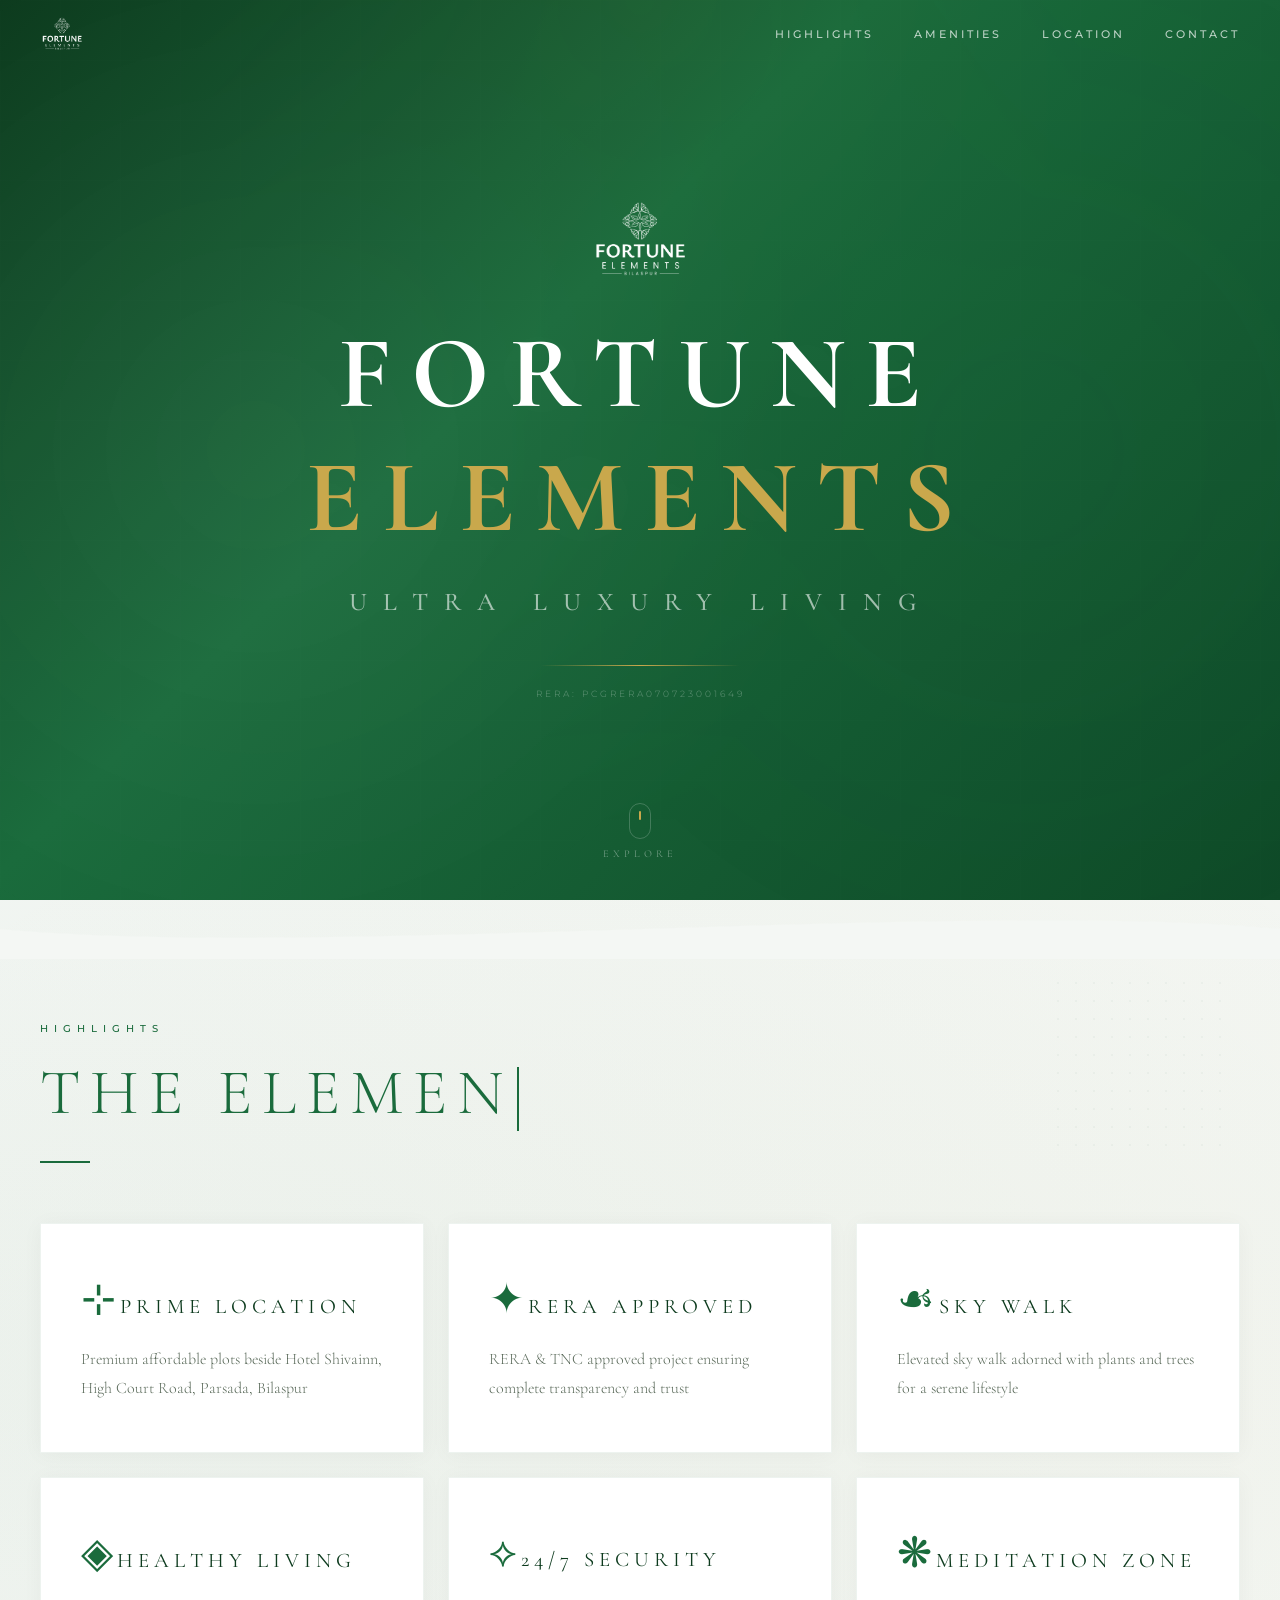
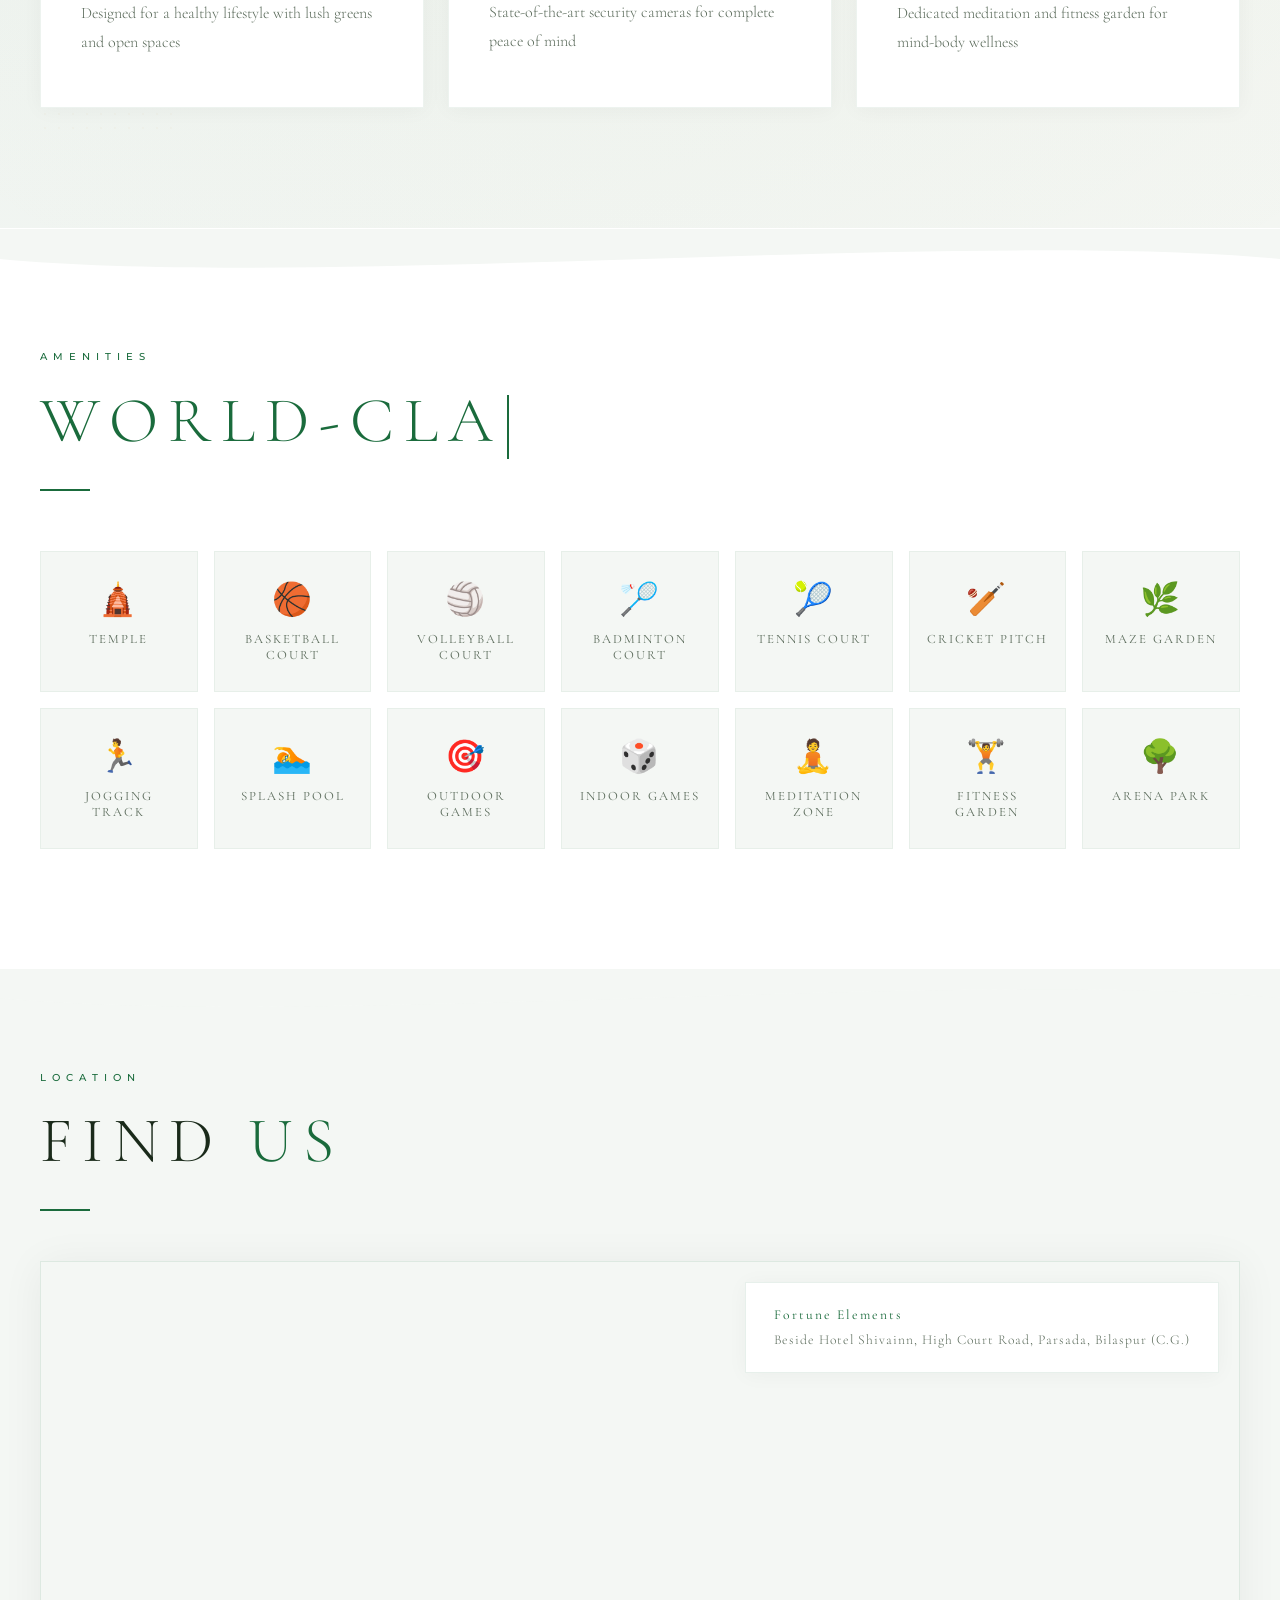
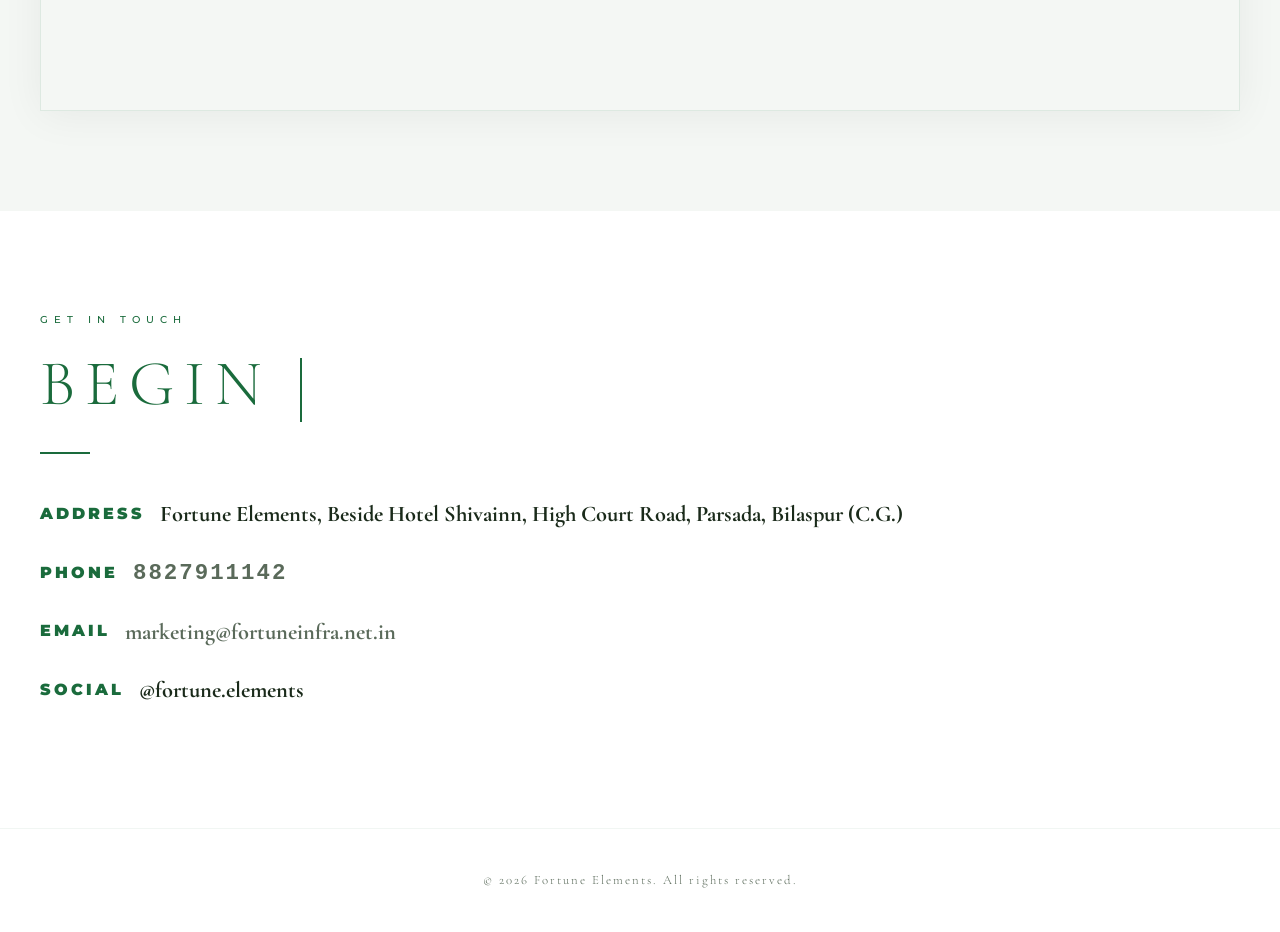
==== public/index.html @ 870a74bf "replace hero video with cloudinary iframe" ====
<!DOCTYPE html>
<html lang="en">
<head>
    <meta charset="UTF-8">
    <meta name="viewport" content="width=device-width, initial-scale=1.0">
    <title>Fortune Elements — Ultra Luxury</title>
    <link rel="icon" href="/static/images/favicon.png">
    <link rel="preconnect" href="https://fonts.googleapis.com">
    <link href="https://fonts.googleapis.com/css2?family=Cormorant+Garamond:wght@200;300;400;500;600;700&family=Montserrat:wght@200;300;400;500&display=swap" rel="stylesheet">
    <style>:root{--white:#ffffff;--bg-light:#f4f7f4;--bg-card:#ffffff;--green-dark:#0d3b1e;--green-primary:#1a6b3c;--green-vibrant:#2e8b57;--green-light:#e8f5e9;--green-pale:#f0f7f0;--text-dark:#1a2a1a;--text-muted:#5a6a5a;--gold:#c9a84c;--font-serif:'Cormorant Garamond',serif;--font-sans:'Montserrat',sans-serif;--transition:all 0.6s cubic-bezier(0.23,1,0.32,1);--shadow-sm:0 2px 20px rgba(0,0,0,0.04);--shadow-md:0 4px 40px rgba(0,0,0,0.06)}*{margin:0;padding:0;box-sizing:border-box}html{scroll-behavior:smooth;overflow-x:hidden}body{font-family:var(--font-serif);background:var(--white);color:var(--text-dark);overflow-x:hidden}.navbar{position:fixed;top:0;left:0;right:0;z-index:999;padding:16px 0;transition:all .4s ease;background:transparent}.navbar.scrolled{background:rgba(255,255,255,0.85);backdrop-filter:blur(16px);-webkit-backdrop-filter:blur(16px);padding:10px 0;box-shadow:0 1px 20px rgba(0,0,0,0.06)}.nav-inner{max-width:1400px;margin:0 auto;padding:0 40px;display:flex;align-items:center;justify-content:space-between}.nav-logo{display:flex;align-items:center}.nav-logo img{height:36px;filter:brightness(0) invert(1);transition:filter .3s}.navbar.scrolled .nav-logo img{filter:none}.nav-links{display:flex;align-items:center;gap:40px}.nav-links a{font-family:var(--font-sans);font-size:.7rem;font-weight:500;letter-spacing:3px;text-transform:uppercase;color:rgba(255,255,255,0.7);transition:color .3s;position:relative;text-decoration:none}.nav-links a::after{content:'';position:absolute;bottom:-4px;left:0;width:0;height:1px;background:var(--gold);transition:width .3s ease}.nav-links a:hover::after{width:100%}.nav-links a:hover{color:var(--gold)}.navbar.scrolled .nav-links a{color:var(--text-muted)}.navbar.scrolled .nav-links a:hover{color:var(--green-primary)}.navbar.scrolled .nav-links a::after{background:var(--green-primary)}.hero-video{position:absolute;inset:0;width:100%;height:100%;object-fit:cover;z-index:0}#scroll-progress{position:fixed;top:0;left:0;width:0;height:2px;background:linear-gradient(90deg,var(--green-primary),var(--green-vibrant));z-index:9999;transition:width .05s linear}h1,h2,h3,h4{font-weight:300;letter-spacing:4px;text-transform:uppercase;color:var(--text-dark)}p{font-size:1.15rem;line-height:1.8;color:var(--text-muted);font-weight:300}a{text-decoration:none;color:inherit}.container{max-width:1400px;margin:0 auto;padding:0 40px}.hero{position:relative;width:100%;height:100vh;overflow:hidden;background:linear-gradient(135deg,var(--green-dark)0%,var(--green-primary)40%,#0f4a28 100%);display:flex;align-items:center;justify-content:center}.hero-pattern{position:absolute;inset:0;z-index:0;opacity:.04;background:radial-gradient(circle at 20% 50%,var(--white)0%,transparent 50%),radial-gradient(circle at 80% 50%,var(--green-vibrant)0%,transparent 50%),radial-gradient(circle at 50% 0%,var(--gold)0%,transparent 40%);animation:heroShimmer 12s ease-in-out infinite alternate}@keyframes heroShimmer{0%{opacity:.03;transform:scale(1)}100%{opacity:.07;transform:scale(1.05)}}.hero-grid{position:absolute;inset:0;z-index:0;opacity:.05;background-image:linear-gradient(rgba(255,255,255,0.1)1px,transparent 1px),linear-gradient(90deg,rgba(255,255,255,0.1)1px,transparent 1px);background-size:60px 60px}.hero-content{position:relative;z-index:3;display:flex;flex-direction:column;align-items:center;justify-content:center;text-align:center;padding:0 20px;will-change:transform,opacity}.hero-content .logo{width:100px;margin-bottom:30px;filter:brightness(0) invert(1);animation:logoFloat 4s ease-in-out infinite}@keyframes logoFloat{0%,100%{transform:translateY(0)}50%{transform:translateY(-12px)}}.hero-title{font-size:clamp(3rem,8vw,7rem);font-weight:700;letter-spacing:20px;color:var(--white);text-shadow:0 0 80px rgba(255,255,255,0.08);margin-bottom:20px;opacity:0;animation:titleReveal 2s ease forwards .5s}.hero-title span{color:var(--gold)}@keyframes titleReveal{0%{opacity:0;transform:translateY(40px)}100%{opacity:1;transform:translateY(0)}}.hero-subtitle{font-size:clamp(1rem,2vw,1.6rem);font-weight:500;letter-spacing:16px;color:rgba(255,255,255,0.6);text-transform:uppercase;margin-bottom:40px;opacity:0;animation:titleReveal 2s ease forwards 1s}.hero-line{width:0;height:1px;background:linear-gradient(90deg,transparent,var(--gold),transparent);animation:lineExpand 1.5s ease forwards 1.5s}@keyframes lineExpand{to{width:200px}}.hero-rera{font-family:var(--font-sans);font-size:.55rem;letter-spacing:3px;color:rgba(255,255,255,0.35);margin-top:20px;text-transform:uppercase;opacity:0;animation:titleReveal 2s ease forwards 2s}.scroll-indicator{position:absolute;bottom:40px;left:50%;transform:translateX(-50%);z-index:5;display:flex;flex-direction:column;align-items:center;gap:8px;color:rgba(255,255,255,0.4);font-size:.65rem;letter-spacing:4px;text-transform:uppercase;animation:bounce 2s ease-in-out infinite}.scroll-indicator .mouse{width:22px;height:36px;border:1.5px solid rgba(255,255,255,0.2);border-radius:12px;position:relative}.scroll-indicator .mouse::after{content:'';position:absolute;top:7px;left:50%;transform:translateX(-50%);width:2px;height:9px;background:var(--gold);border-radius:2px;animation:scrollWheel 1.5s ease-in-out infinite}@keyframes scrollWheel{0%{transform:translateX(-50%)translateY(0);opacity:1}100%{transform:translateX(-50%)translateY(14px);opacity:0}}@keyframes bounce{0%,100%{transform:translateX(-50%)translateY(0)}50%{transform:translateX(-50%)translateY(-6px)}}.divider-wave{position:relative;width:100%;height:0;z-index:2;pointer-events:none;line-height:0}.divider-wave svg{display:block;width:100%;height:60px;transform:translateY(-1px)}.divider-wave-alt svg{transform:translateY(1px)scaleY(-1)}.section{position:relative;padding:120px 0;overflow:hidden}.section-label{font-family:var(--font-sans);font-size:.65rem;letter-spacing:6px;color:var(--green-primary);text-transform:uppercase;margin-bottom:15px;font-weight:500}.section-title{font-size:clamp(2.2rem,5vw,4rem);font-weight:200;letter-spacing:10px;margin-bottom:30px;color:var(--text-dark)}.section-title span{color:var(--green-primary)}.section-divider{width:50px;height:2px;background:var(--green-primary);margin-bottom:40px}.highlights{background:var(--bg-light);position:relative;overflow:hidden}.highlights::before{content:'';position:absolute;top:-50%;left:-50%;width:200%;height:200%;background:radial-gradient(ellipse at 30% 50%,rgba(26,107,60,0.04)0%,transparent 60%),radial-gradient(ellipse at 70% 50%,rgba(201,168,76,0.03)0%,transparent 60%);animation:sectionGlow 10s ease-in-out infinite alternate;pointer-events:none}@keyframes sectionGlow{0%{transform:translate(0,0)rotate(0deg)}100%{transform:translate(-2%,-2%)rotate(2deg)}}.highlights-grid{display:grid;grid-template-columns:repeat(auto-fit,minmax(300px,1fr));gap:24px;margin-top:60px;perspective:1200px}.highlight-card{position:relative;padding:50px 40px;background:var(--bg-card);border:1px solid rgba(26,107,60,0.08);box-shadow:var(--shadow-sm);cursor:default;overflow:hidden;transform-style:preserve-3d;transform:translateY(60px)scale(.95);opacity:0;transition:opacity .8s ease,transform .8s cubic-bezier(0.34,1.56,0.64,1);animation:cardFloat 5s ease-in-out infinite;animation-delay:calc(var(--i,0)*.15s)}.highlight-card.visible{opacity:1;transform:translateY(0)scale(1)}.highlight-card:nth-child(1){--i:0}.highlight-card:nth-child(2){--i:1}.highlight-card:nth-child(3){--i:2}.highlight-card:nth-child(4){--i:3}.highlight-card:nth-child(5){--i:4}.highlight-card:nth-child(6){--i:5}@keyframes cardFloat{0%,100%{transform:translateY(0)}50%{transform:translateY(-6px)}}.highlight-card::after{content:'';position:absolute;top:0;left:-100%;width:60%;height:100%;background:linear-gradient(90deg,transparent,rgba(26,107,60,0.03),transparent);transform:skewX(-25deg);transition:left .8s ease}.highlight-card:hover::after{left:150%}.highlight-card:hover{border-color:rgba(26,107,60,0.15);box-shadow:var(--shadow-md)}.highlight-card::before{content:'';position:absolute;top:-1px;left:-1px;right:-1px;bottom:-1px;border-radius:inherit;background:conic-gradient(from 0deg at 50% 50%,transparent,rgba(26,107,60,0.2),transparent,rgba(46,139,87,0.15),transparent,rgba(26,107,60,0.2),transparent);-webkit-mask:linear-gradient(#fff 0 0)content-box,linear-gradient(#fff 0 0);-webkit-mask-composite:xor;mask-composite:exclude;opacity:0;transition:opacity .5s ease;animation:borderRotate 4s linear infinite;pointer-events:none}@keyframes borderRotate{to{transform:rotate(360deg)}}.highlight-card:hover::before{opacity:1}.highlight-card .icon{font-size:2.6rem;margin-bottom:20px;display:inline-block;color:var(--green-primary);animation:iconPulse 3s ease-in-out infinite;animation-delay:calc(var(--i,0)*.2s);transition:transform .3s ease}.highlight-card:hover .icon{transform:scale(1.15)}@keyframes iconPulse{0%,100%{opacity:.7;transform:scale(1)rotate(0deg)}50%{opacity:1;transform:scale(1.08)rotate(3deg)}}.highlight-card h3{font-size:1.3rem;letter-spacing:5px;margin-bottom:12px;color:var(--green-dark);position:relative;display:inline-block;font-weight:400}.highlight-card h3::after{content:'';position:absolute;bottom:-4px;left:0;width:0;height:1px;background:var(--green-primary);transition:width .5s cubic-bezier(0.34,1.56,0.64,1)}.highlight-card:hover h3::after{width:100%}.highlight-card p{font-size:1rem;color:var(--text-muted);transition:color .3s ease}.highlight-card:hover p{color:var(--text-dark)}.decor-dots{position:absolute;pointer-events:none;z-index:0}.decor-dots-1{top:8%;right:4%;width:180px;height:180px;background:radial-gradient(circle,rgba(26,107,60,0.04)1px,transparent 1px);background-size:18px 18px;animation:dotsDrift 25s linear infinite}.decor-dots-2{bottom:10%;left:3%;width:140px;height:140px;background:radial-gradient(circle,rgba(201,168,76,0.04)1px,transparent 1px);background-size:14px 14px;animation:dotsDrift 30s linear infinite reverse}@keyframes dotsDrift{0%{transform:translate(0,0)}25%{transform:translate(12px,-10px)}50%{transform:translate(-6px,14px)}75%{transform:translate(14px,6px)}100%{transform:translate(0,0)}}.amenities{background:var(--white)}.amenities-grid{display:grid;grid-template-columns:repeat(auto-fill,minmax(150px,1fr));gap:16px;margin-top:60px}.amenity-item{display:flex;flex-direction:column;align-items:center;text-align:center;padding:28px 16px;background:var(--bg-light);border:1px solid rgba(26,107,60,0.06);transition:var(--transition);cursor:default}.amenity-item:hover{background:var(--green-light);border-color:rgba(26,107,60,0.15);transform:translateY(-4px)}.amenity-item .icon{font-size:2rem;margin-bottom:12px;display:block}.amenity-item span{font-size:.8rem;letter-spacing:2px;color:var(--text-muted);text-transform:uppercase;font-weight:400}.amenity-item:hover span{color:var(--green-dark)}.map-section{position:relative;padding:100px 0;background:var(--bg-light);overflow:hidden}.map-wrapper{position:relative;width:100%;height:450px;margin-top:50px;border:1px solid rgba(26,107,60,0.1);overflow:hidden;box-shadow:var(--shadow-md)}.map-wrapper iframe{width:100%;height:100%}.map-wrapper .map-overlay{position:absolute;top:20px;right:20px;z-index:1000;background:rgba(255,255,255,0.95);backdrop-filter:blur(10px);padding:20px 28px;border:1px solid rgba(26,107,60,0.1);box-shadow:var(--shadow-sm);pointer-events:none}.map-wrapper .map-overlay p{font-size:.85rem;color:var(--text-muted);letter-spacing:1px}.map-wrapper .map-overlay strong{color:var(--green-primary);font-weight:400;letter-spacing:2px}.contact{background:var(--white);padding:100px 0}.contact-wrapper{display:flex;flex-wrap:wrap;gap:50px;justify-content:space-between;margin-top:10px}.contact-info{flex:1;min-width:280px}.contact-info p{margin-bottom:18px;display:flex;align-items:center;gap:15px}.contact-info .label{color:var(--green-primary);font-size:1rem;letter-spacing:3px;text-transform:uppercase;font-family:var(--font-sans);min-width:70px;font-weight:900}.contact-info .value{color:var(--text-dark);font-size:1.4rem;font-weight:800}.contact-info .value a{color:var(--text-muted);transition:var(--transition)}.contact-info .value a:hover{color:var(--green-primary)}.phone-num{font-family:'Courier New',Courier,monospace;letter-spacing:2px}.social-links{display:flex;gap:16px;margin-top:30px}.social-link{width:46px;height:46px;display:flex;align-items:center;justify-content:center;border:1px solid rgba(26,107,60,0.1);color:var(--text-muted);text-decoration:none;font-size:1.1rem;transition:var(--transition)}.social-link:hover{border-color:var(--green-primary);color:var(--green-primary);transform:translateY(-3px)}.footer{padding:40px 0;border-top:1px solid rgba(26,107,60,0.06);text-align:center}.footer p{font-size:.8rem;color:var(--text-muted);letter-spacing:2px}.reveal{opacity:0;transform:translateY(60px);transition:opacity .8s ease,transform .8s cubic-bezier(0.34,1.56,0.64,1)}.reveal.visible{opacity:1;transform:translateY(0)}.type-text{display:inline-block;visibility:hidden;position:relative}.type-text.visible{visibility:visible}.type-text .type-cursor{display:inline-block;width:2px;height:1em;background:var(--green-primary);margin-left:4px;vertical-align:text-bottom;animation:cursorBlink .8s step-end infinite}@keyframes cursorBlink{0%,100%{opacity:1}50%{opacity:0}}.type-text .typed-char{display:inline}.type-text .type-hidden{display:none}.reveal-left{opacity:0;transform:translateX(-60px);transition:opacity .8s ease,transform .8s cubic-bezier(0.34,1.56,0.64,1)}.reveal-left.visible{opacity:1;transform:translateX(0)}.reveal-right{opacity:0;transform:translateX(60px);transition:opacity .8s ease,transform .8s cubic-bezier(0.34,1.56,0.64,1)}.reveal-right.visible{opacity:1;transform:translateX(0)}.reveal-scale{opacity:0;transform:scale(.8);transition:opacity .8s ease,transform .8s cubic-bezier(0.34,1.56,0.64,1)}.reveal-scale.visible{opacity:1;transform:scale(1)}.amenities-grid .amenity-item{transition-delay:calc(var(--i,0)*.06s)!important}.amenity-item:nth-child(1){--i:0}.amenity-item:nth-child(2){--i:1}.amenity-item:nth-child(3){--i:2}.amenity-item:nth-child(4){--i:3}.amenity-item:nth-child(5){--i:4}.amenity-item:nth-child(6){--i:5}.amenity-item:nth-child(7){--i:6}.amenity-item:nth-child(8){--i:7}.amenity-item:nth-child(9){--i:8}.amenity-item:nth-child(10){--i:9}.amenity-item:nth-child(11){--i:10}.amenity-item:nth-child(12){--i:11}.amenity-item:nth-child(13){--i:12}.amenity-item:nth-child(14){--i:13}.hamburger{display:none;flex-direction:column;justify-content:center;align-items:center;width:32px;height:32px;background:none;border:none;cursor:pointer;gap:5px;z-index:1000;padding:0}.hamburger span{display:block;width:24px;height:2px;background:rgba(255,255,255,0.8);transition:all .3s ease;border-radius:2px}.navbar.scrolled .hamburger span{background:var(--text-dark)}.hamburger.active span:nth-child(1){transform:translateY(7px)rotate(45deg)}.hamburger.active span:nth-child(2){opacity:0}.hamburger.active span:nth-child(3){transform:translateY(-7px)rotate(-45deg)}.nav-overlay{position:fixed;inset:0;background:rgba(0,0,0,0.5);z-index:997;opacity:0;visibility:hidden;transition:opacity .3s ease,visibility .3s ease;pointer-events:none}.nav-overlay.active{opacity:1;visibility:visible;pointer-events:all}html{font-size:16px}@media(min-width:1600px){html{font-size:18px}}@media(min-width:2000px){html{font-size:20px}}@media(max-width:480px){html{font-size:14px}}@media(max-width:360px){html{font-size:13px}}.container{padding:0 40px}@media(max-width:900px){.container{padding:0 28px}}@media(max-width:600px){.container{padding:0 20px}}@media(max-width:400px){.container{padding:0 14px}}@media(min-width:1600px){.container{max-width:1600px;padding:0 60px}.section{padding:140px 0}.hero-title{font-size:clamp(4rem,7vw,8rem);letter-spacing:24px}.hero-subtitle{font-size:clamp(1.2rem,1.8vw,2rem);letter-spacing:20px}.hero-content .logo{width:130px;margin-bottom:40px}.highlights-grid{grid-template-columns:repeat(3,1fr);gap:30px;max-width:1400px;margin-left:auto;margin-right:auto}.highlight-card{padding:56px 44px}.amenities-grid{grid-template-columns:repeat(7,1fr);gap:20px}.amenity-item{padding:32px 18px}.amenity-item .icon{font-size:2.4rem}.amenity-item span{font-size:.9rem;letter-spacing:3px}.map-wrapper{height:520px}.map-wrapper .map-overlay{padding:28px 36px;top:30px;right:30px}.map-wrapper .map-overlay p{font-size:1rem}.section-title{font-size:clamp(2.8rem,4vw,4.5rem);letter-spacing:14px}.section-label{font-size:.75rem;letter-spacing:8px}.section-divider{width:60px}.nav-inner{max-width:1600px;padding:0 60px}.nav-logo img{height:44px}.nav-links{gap:50px}.nav-links a{font-size:.8rem;letter-spacing:4px}.contact-wrapper{gap:80px}.contact-info .value{font-size:1.6rem}.contact-info .label{font-size:1.1rem}.navbar{padding:20px 0}.navbar.scrolled{padding:14px 0}.divider-wave svg{height:80px}.hero-rera{font-size:.7rem;letter-spacing:4px;margin-top:28px}.footer p{font-size:.9rem}}@media(min-width:1400px)and (max-width:1599px){.highlights-grid{grid-template-columns:repeat(3,1fr)}.amenities-grid{grid-template-columns:repeat(7,1fr)}}@media(min-width:1025px)and (max-width:1199px){.highlights-grid{grid-template-columns:repeat(3,1fr);gap:20px}.highlight-card{padding:40px 30px}.amenities-grid{grid-template-columns:repeat(5,1fr);gap:14px}.container{padding:0 32px}}@media(min-width:769px)and (max-width:1024px){.hamburger{display:flex}.container{padding:0 28px}.section{padding:80px 0}.hero-title{font-size:clamp(2.8rem,8vw,4.5rem);letter-spacing:10px}.hero-subtitle{font-size:clamp(.9rem,2.5vw,1.3rem);letter-spacing:10px}.hero-content .logo{width:80px;margin-bottom:24px}.highlights-grid{grid-template-columns:repeat(2,1fr);gap:20px}.highlight-card{padding:40px 30px}.highlight-card h3{font-size:1.1rem;letter-spacing:4px}.amenities-grid{grid-template-columns:repeat(4,1fr);gap:14px}.amenity-item{padding:22px 14px}.amenity-item .icon{font-size:1.7rem}.section-title{letter-spacing:8px;font-size:clamp(2rem,5vw,3rem)}.section-label{font-size:.6rem;letter-spacing:5px}.section-divider{width:42px}.map-wrapper{height:380px}.map-wrapper .map-overlay{top:16px;right:16px;padding:16px 22px}.contact-info .value{font-size:1.2rem}.contact{padding:80px 0}.map-section{padding:80px 0}.scroll-indicator{bottom:30px}.scroll-indicator .mouse{width:20px;height:32px}.nav-inner{padding:0 28px}.nav-logo img{height:30px}.nav-links{position:fixed;top:0;right:-100%;width:70%;max-width:340px;height:100vh;flex-direction:column;background:rgba(255,255,255,0.98);backdrop-filter:blur(20px);-webkit-backdrop-filter:blur(20px);padding:110px 36px 36px;gap:6px;transition:right .4s cubic-bezier(0.23,1,0.32,1);z-index:998;box-shadow:-5px 0 30px rgba(0,0,0,0.08);align-items:flex-start}.nav-links.open{right:0}.nav-links a{font-size:.85rem;letter-spacing:4px;color:var(--text-dark)!important;padding:16px 0;width:100%;border-bottom:1px solid rgba(0,0,0,0.04)}.nav-links a::after{display:none}.decor-dots{display:none}}@media(max-width:768px){.container{padding:0 20px}.section{padding:60px 0}.hero-title{letter-spacing:6px;font-size:clamp(2rem,10vw,3.5rem)}.hero-subtitle{letter-spacing:6px;font-size:clamp(.8rem,3vw,1.2rem);margin-bottom:30px}.hero-content .logo{width:70px;margin-bottom:20px}.hero-line{display:none}.highlights-grid{grid-template-columns:1fr;gap:20px}.amenities-grid{grid-template-columns:repeat(3,1fr);gap:12px}.contact-wrapper{flex-direction:column;gap:30px}.contact{padding:60px 0}.map-section{padding:60px 0}.map-wrapper{height:280px}.map-wrapper .map-overlay{top:10px;right:10px;padding:12px 16px;max-width:calc(100% - 20px)}.map-wrapper .map-overlay p{font-size:.75rem}.nav-inner{padding:0 20px}.nav-logo img{height:28px}.hamburger{display:flex}.nav-links{position:fixed;top:0;right:-100%;width:75%;max-width:320px;height:100vh;flex-direction:column;background:rgba(255,255,255,0.98);backdrop-filter:blur(20px);-webkit-backdrop-filter:blur(20px);padding:100px 40px 40px;gap:8px;transition:right .4s cubic-bezier(0.23,1,0.32,1);z-index:998;box-shadow:-5px 0 30px rgba(0,0,0,0.08);align-items:flex-start}.nav-links.open{right:0}.nav-links a{font-size:.85rem;letter-spacing:4px;color:var(--text-dark)!important;padding:14px 0;width:100%;border-bottom:1px solid rgba(0,0,0,0.04)}.nav-links a::after{display:none}.contact-info .value{font-size:1.1rem}.contact-info p{flex-direction:column;align-items:flex-start;gap:4px}.contact-info .label{min-width:auto;font-size:.8rem}.highlight-card{padding:36px 28px}.highlight-card h3{font-size:1.1rem;letter-spacing:3px}.highlight-card p{font-size:.9rem}.highlight-card .icon{font-size:2rem}.section-title{letter-spacing:6px;font-size:clamp(1.6rem,6vw,2.5rem);margin-bottom:20px}.section-label{font-size:.55rem;letter-spacing:4px;margin-bottom:10px}.section-divider{width:36px;margin-bottom:30px}.scroll-indicator{bottom:24px}.scroll-indicator .mouse{width:18px;height:30px}.hero-rera{font-size:.5rem;letter-spacing:2px;margin-top:14px}.amenity-item{padding:20px 12px}.amenity-item .icon{font-size:1.5rem;margin-bottom:8px}.amenity-item span{font-size:.65rem;letter-spacing:1px}.footer{padding:30px 0}.footer p{font-size:.7rem}.decor-dots{display:none}}@media(max-width:600px){.amenities-grid{grid-template-columns:repeat(2,1fr);gap:10px}.amenity-item{padding:18px 12px}.hero-title{letter-spacing:5px}.hero-subtitle{letter-spacing:5px}.nav-links{width:80%;padding:95px 28px 28px}}@media(max-width:479px){.container{padding:0 14px}.section{padding:50px 0}.hero-title{letter-spacing:3px;font-size:clamp(1.6rem,12vw,2.5rem)}.hero-subtitle{letter-spacing:3px;font-size:clamp(.65rem,3.5vw,1rem);margin-bottom:24px}.hero-content .logo{width:55px;margin-bottom:16px}.amenities-grid{grid-template-columns:repeat(2,1fr);gap:8px}.amenity-item{padding:14px 8px}.amenity-item .icon{font-size:1.2rem;margin-bottom:6px}.amenity-item span{font-size:.55rem;letter-spacing:1px}.highlight-card{padding:24px 18px}.highlight-card h3{font-size:1rem;letter-spacing:2px}.highlight-card p{font-size:.85rem}.highlight-card .icon{font-size:1.6rem}.map-wrapper{height:200px}.map-wrapper .map-overlay{padding:10px 12px}.map-wrapper .map-overlay p{font-size:.65rem}.nav-links{width:85%;padding:85px 20px 20px;max-width:280px}.nav-links a{font-size:.75rem;padding:12px 0;letter-spacing:3px}.contact-info .value{font-size:.95rem}.contact-info .label{font-size:.7rem}.contact{padding:50px 0}.map-section{padding:50px 0}.section-title{letter-spacing:4px;margin-bottom:16px}.section-label{font-size:.5rem;letter-spacing:3px}.section-divider{width:30px;margin-bottom:24px}.scroll-indicator{bottom:18px}.scroll-indicator .mouse{width:16px;height:26px}.hero-rera{font-size:.45rem;letter-spacing:1px;margin-top:12px}.footer{padding:24px 0}.footer p{font-size:.6rem;letter-spacing:1px}}</style>
</head>
<body>

    <div id="scroll-progress"></div>

    <nav class="navbar" id="navbar">
        <div class="nav-inner">
            <a href="#" class="nav-logo">
                <img src="/static/images/fortunelogo.png" alt="Fortune Elements">
            </a>
            <div class="nav-links" id="navLinks">
                <a href="#highlights">Highlights</a>
                <a href="#amenities">Amenities</a>
                <a href="#map-section">Location</a>
                <a href="#contact">Contact</a>
            </div>
            <button class="hamburger" id="hamburger" aria-label="Menu">
                <span></span><span></span><span></span>
            </button>
        </div>
    </nav>
    <div class="nav-overlay" id="navOverlay"></div>

    <!-- ═══ HERO ═══ -->
    <section class="hero" id="hero">
        <iframe class="hero-video" src="https://player.cloudinary.com/embed/?cloud_name=djw3ckltf&public_id=Make_wonderful_animation_hero_se__202606021232_n0opee" allow="autoplay; fullscreen; encrypted-media; picture-in-picture" allowfullscreen frameborder="0"></iframe>
        <div class="hero-pattern"></div>
        <div class="hero-grid"></div>
        <div class="hero-content" id="heroContent">
            <img src="/static/images/fortunelogo.png" alt="Fortune Elements" class="logo">
            <h1 class="hero-title">Fortune <span>Elements</span></h1>
            <p class="hero-subtitle">Ultra Luxury Living</p>
            <div class="hero-line"></div>
            <p class="hero-rera">RERA: PCGRERA070723001649</p>
        </div>
        <div class="scroll-indicator" id="scrollIndicator">
            <div class="mouse"></div>
            <span>Explore</span>
        </div>
    </section>

    <div class="divider-wave">
        <svg viewBox="0 0 1440 120" preserveAspectRatio="none">
            <path d="M0,60 C360,120 1080,0 1440,60 L1440,120 L0,120 Z" fill="#f4f7f4"/>
        </svg>
    </div>

    <!-- ═══ HIGHLIGHTS ═══ -->
    <section class="section highlights" id="highlights">
        <div class="decor-dots decor-dots-1"></div>
        <div class="decor-dots decor-dots-2"></div>
        <div class="container">
            <p class="section-label reveal">Highlights</p>
            <h2 class="section-title reveal type-text" data-text="The Elements of Luxury">The <span>Elements</span> of Luxury</h2>
            <div class="section-divider reveal"></div>
            <div class="highlights-grid">
                <div class="highlight-card" data-tilt>
                    <span class="icon">⊹</span>
                    <h3>Prime Location</h3>
                    <p>Premium affordable plots beside Hotel Shivainn, High Court Road, Parsada, Bilaspur</p>
                </div>
                <div class="highlight-card" data-tilt>
                    <span class="icon">✦</span>
                    <h3>RERA Approved</h3>
                    <p>RERA & TNC approved project ensuring complete transparency and trust</p>
                </div>
                <div class="highlight-card" data-tilt>
                    <span class="icon">☙</span>
                    <h3>Sky Walk</h3>
                    <p>Elevated sky walk adorned with plants and trees for a serene lifestyle</p>
                </div>
                <div class="highlight-card" data-tilt>
                    <span class="icon">◈</span>
                    <h3>Healthy Living</h3>
                    <p>Designed for a healthy lifestyle with lush greens and open spaces</p>
                </div>
                <div class="highlight-card" data-tilt>
                    <span class="icon">⟡</span>
                    <h3>24/7 Security</h3>
                    <p>State-of-the-art security cameras for complete peace of mind</p>
                </div>
                <div class="highlight-card" data-tilt>
                    <span class="icon">❋</span>
                    <h3>Meditation Zone</h3>
                    <p>Dedicated meditation and fitness garden for mind-body wellness</p>
                </div>
            </div>
        </div>
    </section>

    <div class="divider-wave divider-wave-alt">
        <svg viewBox="0 0 1440 120" preserveAspectRatio="none">
            <path d="M0,60 C360,0 1080,120 1440,60 L1440,120 L0,120 Z" fill="#f4f7f4"/>
        </svg>
    </div>

    <!-- ═══ AMENITIES ═══ -->
    <section class="section amenities" id="amenities">
        <div class="container">
            <p class="section-label reveal">Amenities</p>
            <h2 class="section-title reveal type-text" data-text="World-Class Facilities">World<span>-</span>Class <span>Facilities</span></h2>
            <div class="section-divider reveal"></div>
            <div class="amenities-grid">
                <div class="amenity-item reveal-scale"><span class="icon">🛕</span><span>Temple</span></div>
                <div class="amenity-item reveal"><span class="icon">🏀</span><span>Basketball Court</span></div>
                <div class="amenity-item reveal-scale"><span class="icon">🏐</span><span>Volleyball Court</span></div>
                <div class="amenity-item reveal"><span class="icon">🏸</span><span>Badminton Court</span></div>
                <div class="amenity-item reveal-scale"><span class="icon">🎾</span><span>Tennis Court</span></div>
                <div class="amenity-item reveal"><span class="icon">🏏</span><span>Cricket Pitch</span></div>
                <div class="amenity-item reveal-scale"><span class="icon">🌿</span><span>Maze Garden</span></div>
                <div class="amenity-item reveal"><span class="icon">🏃</span><span>Jogging Track</span></div>
                <div class="amenity-item reveal-scale"><span class="icon">🏊</span><span>Splash Pool</span></div>
                <div class="amenity-item reveal"><span class="icon">🎯</span><span>Outdoor Games</span></div>
                <div class="amenity-item reveal-scale"><span class="icon">🎲</span><span>Indoor Games</span></div>
                <div class="amenity-item reveal"><span class="icon">🧘</span><span>Meditation Zone</span></div>
                <div class="amenity-item reveal-scale"><span class="icon">🏋️</span><span>Fitness Garden</span></div>
                <div class="amenity-item reveal"><span class="icon">🌳</span><span>Arena Park</span></div>
            </div>
        </div>
    </section>

    <div class="divider-wave">
        <svg viewBox="0 0 1440 120" preserveAspectRatio="none">
            <path d="M0,60 C360,120 1080,0 1440,60 L1440,120 L0,120 Z" fill="#f4f7f4"/>
        </svg>
    </div>

    <!-- ═══ MAP ═══ -->
    <section class="map-section" id="map-section">
        <div class="container">
            <p class="section-label reveal">Location</p>
            <h2 class="section-title reveal">Find <span>Us</span></h2>
            <div class="section-divider reveal"></div>
            <div class="map-wrapper reveal">
                <iframe src="https://www.google.com/maps?q=Fortune+Element,+Bilaspur&output=embed" width="100%" height="450" style="border:0;" allowfullscreen="" loading="lazy"></iframe>
                <div class="map-overlay">
                    <p><strong>Fortune Elements</strong><br>Beside Hotel Shivainn, High Court Road, Parsada, Bilaspur (C.G.)</p>
                </div>
            </div>
        </div>
    </section>

    <div class="divider-wave divider-wave-alt">
        <svg viewBox="0 0 1440 120" preserveAspectRatio="none">
            <path d="M0,60 C360,0 1080,120 1440,60 L1440,120 L0,120 Z" fill="#ffffff"/>
        </svg>
    </div>

    <!-- ═══ CONTACT ═══ -->
    <section class="contact" id="contact">
        <div class="container">
            <p class="section-label reveal">Get in Touch</p>
            <h2 class="section-title reveal type-text" data-text="Begin Your Journey">Begin Your <span>Journey</span></h2>
            <div class="section-divider reveal"></div>
            <div class="contact-wrapper">
                <div class="contact-info">
                    <p class="reveal"><span class="label">Address</span><span class="value">Fortune Elements, Beside Hotel Shivainn, High Court Road, Parsada, Bilaspur (C.G.)</span></p>
                    <p class="reveal"><span class="label">Phone</span><span class="value"><a href="tel:8827911142" class="phone-num">8827911142</a></span></p>
                    <p class="reveal"><span class="label">Email</span><span class="value"><a href="mailto:marketing@fortuneinfra.net.in">marketing@fortuneinfra.net.in</a></span></p>
                    <p class="reveal"><span class="label">Social</span><span class="value">@fortune.elements</span></p>
                </div>
            </div>
        </div>
    </section>

    <!-- ═══ FOOTER ═══ -->
    <footer class="footer">
        <div class="container">
            <p>&copy; 2026 Fortune Elements. All rights reserved.</p>
        </div>
    </footer>

    <!-- ═══ SCRIPTS ═══ -->
    <script src="/static/js/main.js"></script>
</body>
</html>
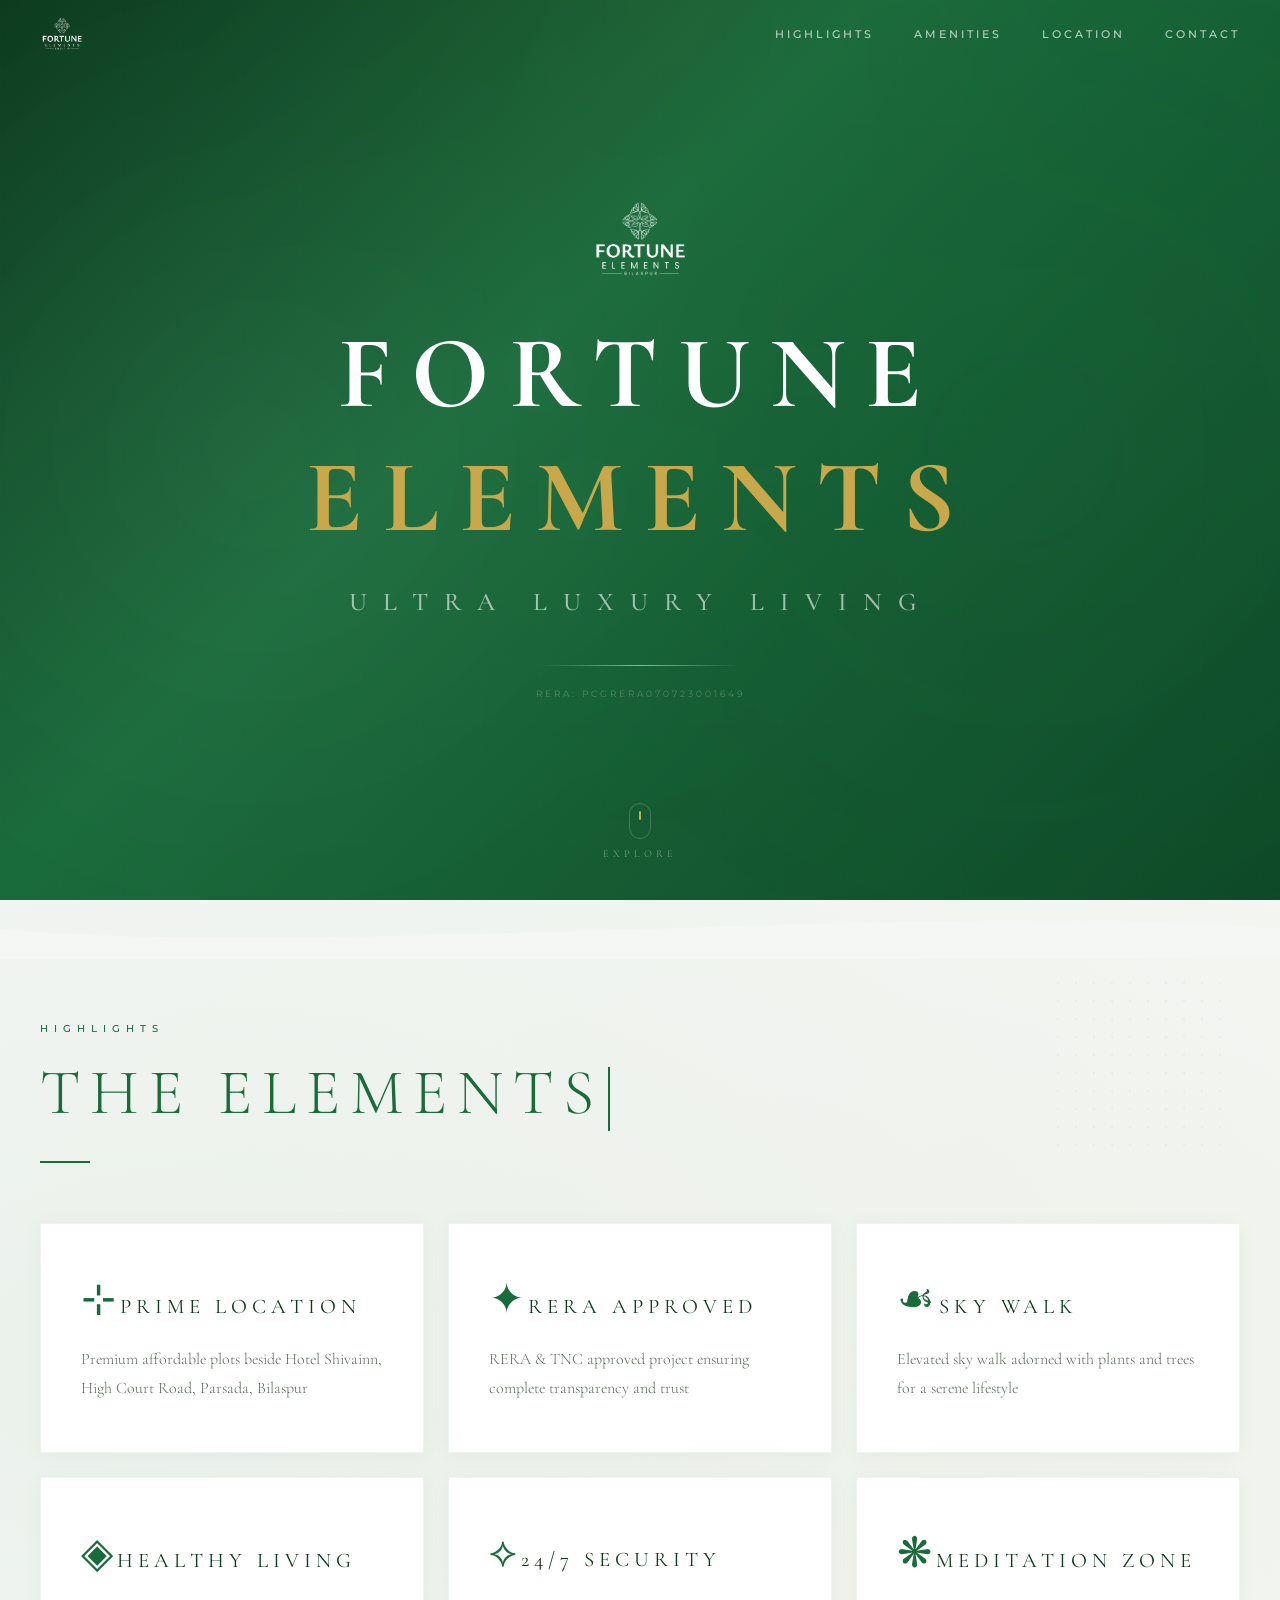
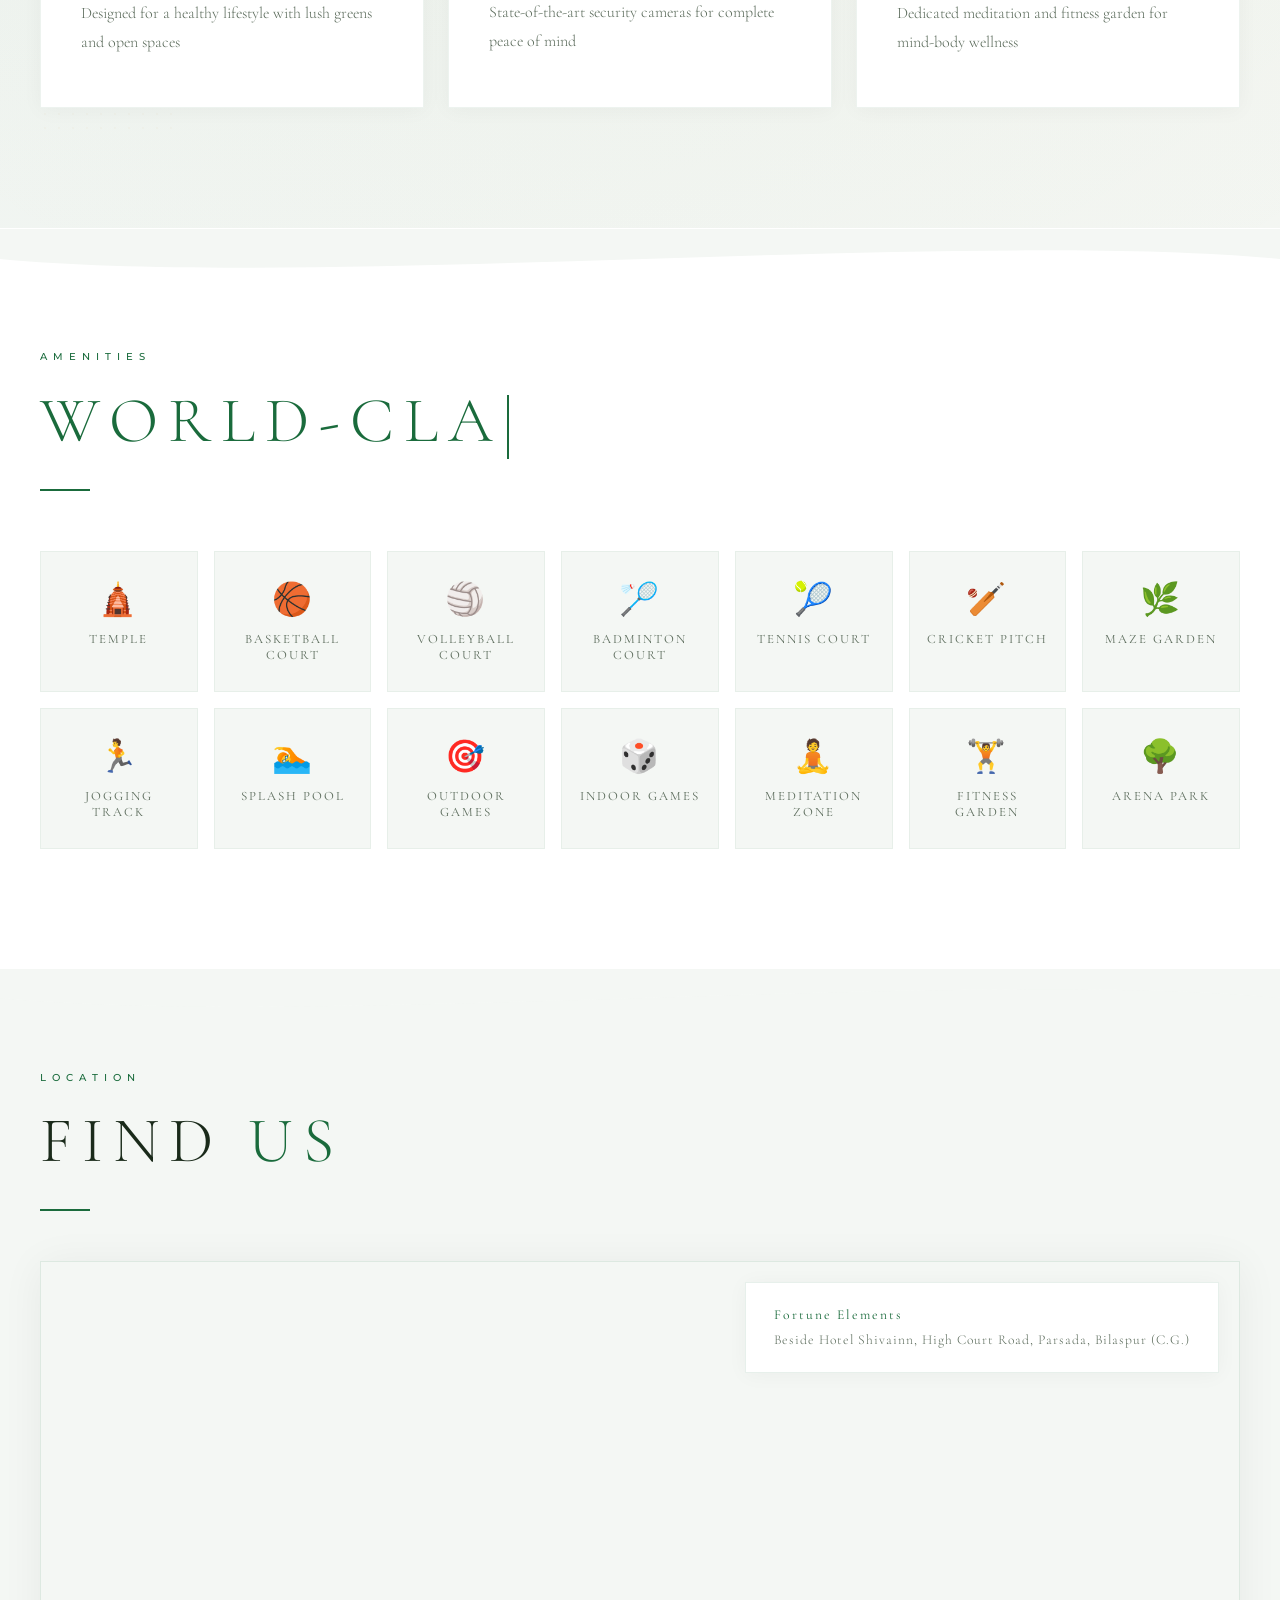
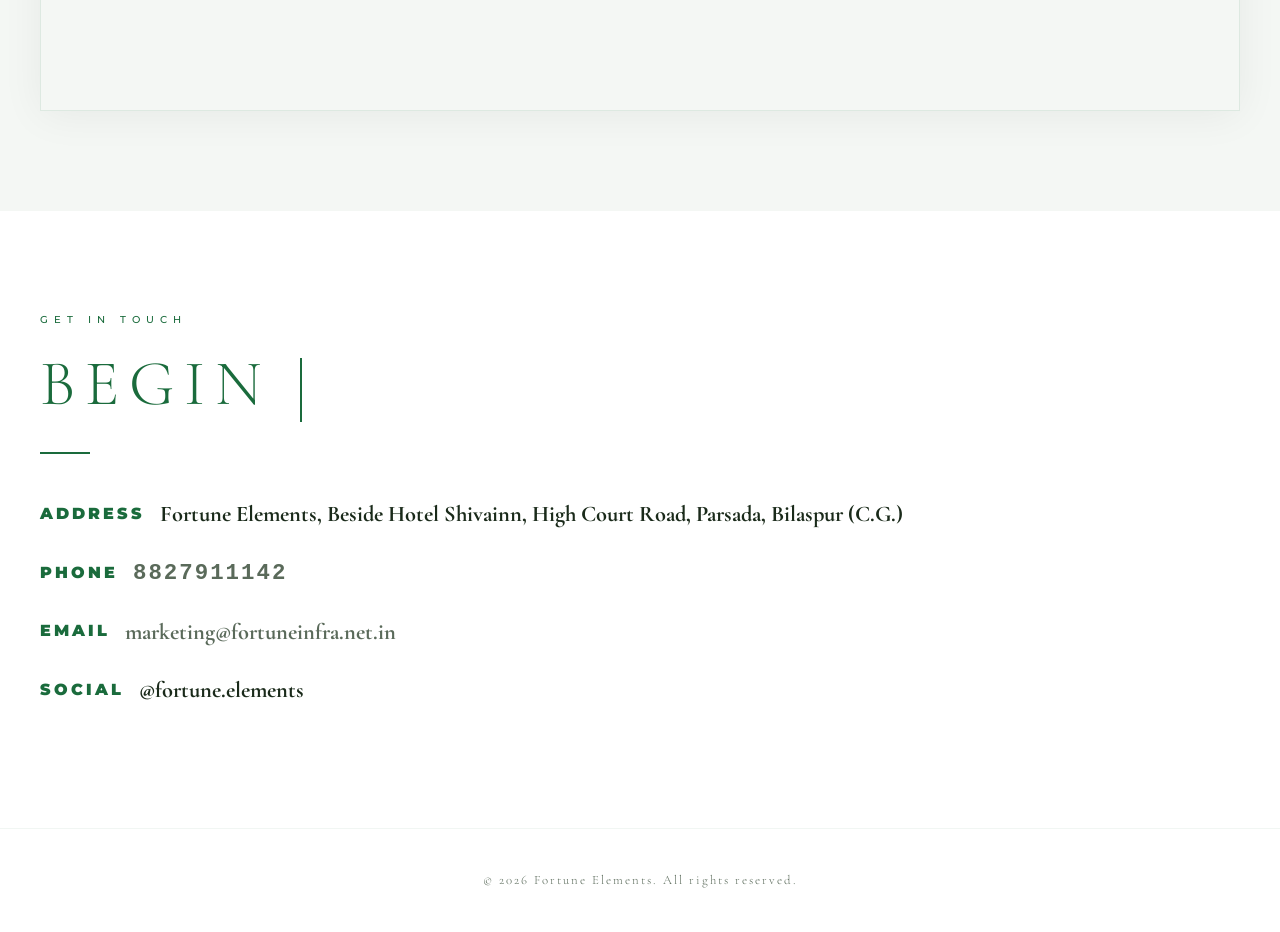
==== commit da18cf4a: "fix iframe quality + remove zoom crop" ====
--- a/public/index.html
+++ b/public/index.html
@@ -7,7 +7,7 @@
     <link rel="icon" href="/static/images/favicon.png">
     <link rel="preconnect" href="https://fonts.googleapis.com">
     <link href="https://fonts.googleapis.com/css2?family=Cormorant+Garamond:wght@200;300;400;500;600;700&family=Montserrat:wght@200;300;400;500&display=swap" rel="stylesheet">
-    <style>:root{--white:#ffffff;--bg-light:#f4f7f4;--bg-card:#ffffff;--green-dark:#0d3b1e;--green-primary:#1a6b3c;--green-vibrant:#2e8b57;--green-light:#e8f5e9;--green-pale:#f0f7f0;--text-dark:#1a2a1a;--text-muted:#5a6a5a;--gold:#c9a84c;--font-serif:'Cormorant Garamond',serif;--font-sans:'Montserrat',sans-serif;--transition:all 0.6s cubic-bezier(0.23,1,0.32,1);--shadow-sm:0 2px 20px rgba(0,0,0,0.04);--shadow-md:0 4px 40px rgba(0,0,0,0.06)}*{margin:0;padding:0;box-sizing:border-box}html{scroll-behavior:smooth;overflow-x:hidden}body{font-family:var(--font-serif);background:var(--white);color:var(--text-dark);overflow-x:hidden}.navbar{position:fixed;top:0;left:0;right:0;z-index:999;padding:16px 0;transition:all .4s ease;background:transparent}.navbar.scrolled{background:rgba(255,255,255,0.85);backdrop-filter:blur(16px);-webkit-backdrop-filter:blur(16px);padding:10px 0;box-shadow:0 1px 20px rgba(0,0,0,0.06)}.nav-inner{max-width:1400px;margin:0 auto;padding:0 40px;display:flex;align-items:center;justify-content:space-between}.nav-logo{display:flex;align-items:center}.nav-logo img{height:36px;filter:brightness(0) invert(1);transition:filter .3s}.navbar.scrolled .nav-logo img{filter:none}.nav-links{display:flex;align-items:center;gap:40px}.nav-links a{font-family:var(--font-sans);font-size:.7rem;font-weight:500;letter-spacing:3px;text-transform:uppercase;color:rgba(255,255,255,0.7);transition:color .3s;position:relative;text-decoration:none}.nav-links a::after{content:'';position:absolute;bottom:-4px;left:0;width:0;height:1px;background:var(--gold);transition:width .3s ease}.nav-links a:hover::after{width:100%}.nav-links a:hover{color:var(--gold)}.navbar.scrolled .nav-links a{color:var(--text-muted)}.navbar.scrolled .nav-links a:hover{color:var(--green-primary)}.navbar.scrolled .nav-links a::after{background:var(--green-primary)}.hero-video{position:absolute;inset:0;width:100%;height:100%;object-fit:cover;z-index:0}#scroll-progress{position:fixed;top:0;left:0;width:0;height:2px;background:linear-gradient(90deg,var(--green-primary),var(--green-vibrant));z-index:9999;transition:width .05s linear}h1,h2,h3,h4{font-weight:300;letter-spacing:4px;text-transform:uppercase;color:var(--text-dark)}p{font-size:1.15rem;line-height:1.8;color:var(--text-muted);font-weight:300}a{text-decoration:none;color:inherit}.container{max-width:1400px;margin:0 auto;padding:0 40px}.hero{position:relative;width:100%;height:100vh;overflow:hidden;background:linear-gradient(135deg,var(--green-dark)0%,var(--green-primary)40%,#0f4a28 100%);display:flex;align-items:center;justify-content:center}.hero-pattern{position:absolute;inset:0;z-index:0;opacity:.04;background:radial-gradient(circle at 20% 50%,var(--white)0%,transparent 50%),radial-gradient(circle at 80% 50%,var(--green-vibrant)0%,transparent 50%),radial-gradient(circle at 50% 0%,var(--gold)0%,transparent 40%);animation:heroShimmer 12s ease-in-out infinite alternate}@keyframes heroShimmer{0%{opacity:.03;transform:scale(1)}100%{opacity:.07;transform:scale(1.05)}}.hero-grid{position:absolute;inset:0;z-index:0;opacity:.05;background-image:linear-gradient(rgba(255,255,255,0.1)1px,transparent 1px),linear-gradient(90deg,rgba(255,255,255,0.1)1px,transparent 1px);background-size:60px 60px}.hero-content{position:relative;z-index:3;display:flex;flex-direction:column;align-items:center;justify-content:center;text-align:center;padding:0 20px;will-change:transform,opacity}.hero-content .logo{width:100px;margin-bottom:30px;filter:brightness(0) invert(1);animation:logoFloat 4s ease-in-out infinite}@keyframes logoFloat{0%,100%{transform:translateY(0)}50%{transform:translateY(-12px)}}.hero-title{font-size:clamp(3rem,8vw,7rem);font-weight:700;letter-spacing:20px;color:var(--white);text-shadow:0 0 80px rgba(255,255,255,0.08);margin-bottom:20px;opacity:0;animation:titleReveal 2s ease forwards .5s}.hero-title span{color:var(--gold)}@keyframes titleReveal{0%{opacity:0;transform:translateY(40px)}100%{opacity:1;transform:translateY(0)}}.hero-subtitle{font-size:clamp(1rem,2vw,1.6rem);font-weight:500;letter-spacing:16px;color:rgba(255,255,255,0.6);text-transform:uppercase;margin-bottom:40px;opacity:0;animation:titleReveal 2s ease forwards 1s}.hero-line{width:0;height:1px;background:linear-gradient(90deg,transparent,var(--gold),transparent);animation:lineExpand 1.5s ease forwards 1.5s}@keyframes lineExpand{to{width:200px}}.hero-rera{font-family:var(--font-sans);font-size:.55rem;letter-spacing:3px;color:rgba(255,255,255,0.35);margin-top:20px;text-transform:uppercase;opacity:0;animation:titleReveal 2s ease forwards 2s}.scroll-indicator{position:absolute;bottom:40px;left:50%;transform:translateX(-50%);z-index:5;display:flex;flex-direction:column;align-items:center;gap:8px;color:rgba(255,255,255,0.4);font-size:.65rem;letter-spacing:4px;text-transform:uppercase;animation:bounce 2s ease-in-out infinite}.scroll-indicator .mouse{width:22px;height:36px;border:1.5px solid rgba(255,255,255,0.2);border-radius:12px;position:relative}.scroll-indicator .mouse::after{content:'';position:absolute;top:7px;left:50%;transform:translateX(-50%);width:2px;height:9px;background:var(--gold);border-radius:2px;animation:scrollWheel 1.5s ease-in-out infinite}@keyframes scrollWheel{0%{transform:translateX(-50%)translateY(0);opacity:1}100%{transform:translateX(-50%)translateY(14px);opacity:0}}@keyframes bounce{0%,100%{transform:translateX(-50%)translateY(0)}50%{transform:translateX(-50%)translateY(-6px)}}.divider-wave{position:relative;width:100%;height:0;z-index:2;pointer-events:none;line-height:0}.divider-wave svg{display:block;width:100%;height:60px;transform:translateY(-1px)}.divider-wave-alt svg{transform:translateY(1px)scaleY(-1)}.section{position:relative;padding:120px 0;overflow:hidden}.section-label{font-family:var(--font-sans);font-size:.65rem;letter-spacing:6px;color:var(--green-primary);text-transform:uppercase;margin-bottom:15px;font-weight:500}.section-title{font-size:clamp(2.2rem,5vw,4rem);font-weight:200;letter-spacing:10px;margin-bottom:30px;color:var(--text-dark)}.section-title span{color:var(--green-primary)}.section-divider{width:50px;height:2px;background:var(--green-primary);margin-bottom:40px}.highlights{background:var(--bg-light);position:relative;overflow:hidden}.highlights::before{content:'';position:absolute;top:-50%;left:-50%;width:200%;height:200%;background:radial-gradient(ellipse at 30% 50%,rgba(26,107,60,0.04)0%,transparent 60%),radial-gradient(ellipse at 70% 50%,rgba(201,168,76,0.03)0%,transparent 60%);animation:sectionGlow 10s ease-in-out infinite alternate;pointer-events:none}@keyframes sectionGlow{0%{transform:translate(0,0)rotate(0deg)}100%{transform:translate(-2%,-2%)rotate(2deg)}}.highlights-grid{display:grid;grid-template-columns:repeat(auto-fit,minmax(300px,1fr));gap:24px;margin-top:60px;perspective:1200px}.highlight-card{position:relative;padding:50px 40px;background:var(--bg-card);border:1px solid rgba(26,107,60,0.08);box-shadow:var(--shadow-sm);cursor:default;overflow:hidden;transform-style:preserve-3d;transform:translateY(60px)scale(.95);opacity:0;transition:opacity .8s ease,transform .8s cubic-bezier(0.34,1.56,0.64,1);animation:cardFloat 5s ease-in-out infinite;animation-delay:calc(var(--i,0)*.15s)}.highlight-card.visible{opacity:1;transform:translateY(0)scale(1)}.highlight-card:nth-child(1){--i:0}.highlight-card:nth-child(2){--i:1}.highlight-card:nth-child(3){--i:2}.highlight-card:nth-child(4){--i:3}.highlight-card:nth-child(5){--i:4}.highlight-card:nth-child(6){--i:5}@keyframes cardFloat{0%,100%{transform:translateY(0)}50%{transform:translateY(-6px)}}.highlight-card::after{content:'';position:absolute;top:0;left:-100%;width:60%;height:100%;background:linear-gradient(90deg,transparent,rgba(26,107,60,0.03),transparent);transform:skewX(-25deg);transition:left .8s ease}.highlight-card:hover::after{left:150%}.highlight-card:hover{border-color:rgba(26,107,60,0.15);box-shadow:var(--shadow-md)}.highlight-card::before{content:'';position:absolute;top:-1px;left:-1px;right:-1px;bottom:-1px;border-radius:inherit;background:conic-gradient(from 0deg at 50% 50%,transparent,rgba(26,107,60,0.2),transparent,rgba(46,139,87,0.15),transparent,rgba(26,107,60,0.2),transparent);-webkit-mask:linear-gradient(#fff 0 0)content-box,linear-gradient(#fff 0 0);-webkit-mask-composite:xor;mask-composite:exclude;opacity:0;transition:opacity .5s ease;animation:borderRotate 4s linear infinite;pointer-events:none}@keyframes borderRotate{to{transform:rotate(360deg)}}.highlight-card:hover::before{opacity:1}.highlight-card .icon{font-size:2.6rem;margin-bottom:20px;display:inline-block;color:var(--green-primary);animation:iconPulse 3s ease-in-out infinite;animation-delay:calc(var(--i,0)*.2s);transition:transform .3s ease}.highlight-card:hover .icon{transform:scale(1.15)}@keyframes iconPulse{0%,100%{opacity:.7;transform:scale(1)rotate(0deg)}50%{opacity:1;transform:scale(1.08)rotate(3deg)}}.highlight-card h3{font-size:1.3rem;letter-spacing:5px;margin-bottom:12px;color:var(--green-dark);position:relative;display:inline-block;font-weight:400}.highlight-card h3::after{content:'';position:absolute;bottom:-4px;left:0;width:0;height:1px;background:var(--green-primary);transition:width .5s cubic-bezier(0.34,1.56,0.64,1)}.highlight-card:hover h3::after{width:100%}.highlight-card p{font-size:1rem;color:var(--text-muted);transition:color .3s ease}.highlight-card:hover p{color:var(--text-dark)}.decor-dots{position:absolute;pointer-events:none;z-index:0}.decor-dots-1{top:8%;right:4%;width:180px;height:180px;background:radial-gradient(circle,rgba(26,107,60,0.04)1px,transparent 1px);background-size:18px 18px;animation:dotsDrift 25s linear infinite}.decor-dots-2{bottom:10%;left:3%;width:140px;height:140px;background:radial-gradient(circle,rgba(201,168,76,0.04)1px,transparent 1px);background-size:14px 14px;animation:dotsDrift 30s linear infinite reverse}@keyframes dotsDrift{0%{transform:translate(0,0)}25%{transform:translate(12px,-10px)}50%{transform:translate(-6px,14px)}75%{transform:translate(14px,6px)}100%{transform:translate(0,0)}}.amenities{background:var(--white)}.amenities-grid{display:grid;grid-template-columns:repeat(auto-fill,minmax(150px,1fr));gap:16px;margin-top:60px}.amenity-item{display:flex;flex-direction:column;align-items:center;text-align:center;padding:28px 16px;background:var(--bg-light);border:1px solid rgba(26,107,60,0.06);transition:var(--transition);cursor:default}.amenity-item:hover{background:var(--green-light);border-color:rgba(26,107,60,0.15);transform:translateY(-4px)}.amenity-item .icon{font-size:2rem;margin-bottom:12px;display:block}.amenity-item span{font-size:.8rem;letter-spacing:2px;color:var(--text-muted);text-transform:uppercase;font-weight:400}.amenity-item:hover span{color:var(--green-dark)}.map-section{position:relative;padding:100px 0;background:var(--bg-light);overflow:hidden}.map-wrapper{position:relative;width:100%;height:450px;margin-top:50px;border:1px solid rgba(26,107,60,0.1);overflow:hidden;box-shadow:var(--shadow-md)}.map-wrapper iframe{width:100%;height:100%}.map-wrapper .map-overlay{position:absolute;top:20px;right:20px;z-index:1000;background:rgba(255,255,255,0.95);backdrop-filter:blur(10px);padding:20px 28px;border:1px solid rgba(26,107,60,0.1);box-shadow:var(--shadow-sm);pointer-events:none}.map-wrapper .map-overlay p{font-size:.85rem;color:var(--text-muted);letter-spacing:1px}.map-wrapper .map-overlay strong{color:var(--green-primary);font-weight:400;letter-spacing:2px}.contact{background:var(--white);padding:100px 0}.contact-wrapper{display:flex;flex-wrap:wrap;gap:50px;justify-content:space-between;margin-top:10px}.contact-info{flex:1;min-width:280px}.contact-info p{margin-bottom:18px;display:flex;align-items:center;gap:15px}.contact-info .label{color:var(--green-primary);font-size:1rem;letter-spacing:3px;text-transform:uppercase;font-family:var(--font-sans);min-width:70px;font-weight:900}.contact-info .value{color:var(--text-dark);font-size:1.4rem;font-weight:800}.contact-info .value a{color:var(--text-muted);transition:var(--transition)}.contact-info .value a:hover{color:var(--green-primary)}.phone-num{font-family:'Courier New',Courier,monospace;letter-spacing:2px}.social-links{display:flex;gap:16px;margin-top:30px}.social-link{width:46px;height:46px;display:flex;align-items:center;justify-content:center;border:1px solid rgba(26,107,60,0.1);color:var(--text-muted);text-decoration:none;font-size:1.1rem;transition:var(--transition)}.social-link:hover{border-color:var(--green-primary);color:var(--green-primary);transform:translateY(-3px)}.footer{padding:40px 0;border-top:1px solid rgba(26,107,60,0.06);text-align:center}.footer p{font-size:.8rem;color:var(--text-muted);letter-spacing:2px}.reveal{opacity:0;transform:translateY(60px);transition:opacity .8s ease,transform .8s cubic-bezier(0.34,1.56,0.64,1)}.reveal.visible{opacity:1;transform:translateY(0)}.type-text{display:inline-block;visibility:hidden;position:relative}.type-text.visible{visibility:visible}.type-text .type-cursor{display:inline-block;width:2px;height:1em;background:var(--green-primary);margin-left:4px;vertical-align:text-bottom;animation:cursorBlink .8s step-end infinite}@keyframes cursorBlink{0%,100%{opacity:1}50%{opacity:0}}.type-text .typed-char{display:inline}.type-text .type-hidden{display:none}.reveal-left{opacity:0;transform:translateX(-60px);transition:opacity .8s ease,transform .8s cubic-bezier(0.34,1.56,0.64,1)}.reveal-left.visible{opacity:1;transform:translateX(0)}.reveal-right{opacity:0;transform:translateX(60px);transition:opacity .8s ease,transform .8s cubic-bezier(0.34,1.56,0.64,1)}.reveal-right.visible{opacity:1;transform:translateX(0)}.reveal-scale{opacity:0;transform:scale(.8);transition:opacity .8s ease,transform .8s cubic-bezier(0.34,1.56,0.64,1)}.reveal-scale.visible{opacity:1;transform:scale(1)}.amenities-grid .amenity-item{transition-delay:calc(var(--i,0)*.06s)!important}.amenity-item:nth-child(1){--i:0}.amenity-item:nth-child(2){--i:1}.amenity-item:nth-child(3){--i:2}.amenity-item:nth-child(4){--i:3}.amenity-item:nth-child(5){--i:4}.amenity-item:nth-child(6){--i:5}.amenity-item:nth-child(7){--i:6}.amenity-item:nth-child(8){--i:7}.amenity-item:nth-child(9){--i:8}.amenity-item:nth-child(10){--i:9}.amenity-item:nth-child(11){--i:10}.amenity-item:nth-child(12){--i:11}.amenity-item:nth-child(13){--i:12}.amenity-item:nth-child(14){--i:13}.hamburger{display:none;flex-direction:column;justify-content:center;align-items:center;width:32px;height:32px;background:none;border:none;cursor:pointer;gap:5px;z-index:1000;padding:0}.hamburger span{display:block;width:24px;height:2px;background:rgba(255,255,255,0.8);transition:all .3s ease;border-radius:2px}.navbar.scrolled .hamburger span{background:var(--text-dark)}.hamburger.active span:nth-child(1){transform:translateY(7px)rotate(45deg)}.hamburger.active span:nth-child(2){opacity:0}.hamburger.active span:nth-child(3){transform:translateY(-7px)rotate(-45deg)}.nav-overlay{position:fixed;inset:0;background:rgba(0,0,0,0.5);z-index:997;opacity:0;visibility:hidden;transition:opacity .3s ease,visibility .3s ease;pointer-events:none}.nav-overlay.active{opacity:1;visibility:visible;pointer-events:all}html{font-size:16px}@media(min-width:1600px){html{font-size:18px}}@media(min-width:2000px){html{font-size:20px}}@media(max-width:480px){html{font-size:14px}}@media(max-width:360px){html{font-size:13px}}.container{padding:0 40px}@media(max-width:900px){.container{padding:0 28px}}@media(max-width:600px){.container{padding:0 20px}}@media(max-width:400px){.container{padding:0 14px}}@media(min-width:1600px){.container{max-width:1600px;padding:0 60px}.section{padding:140px 0}.hero-title{font-size:clamp(4rem,7vw,8rem);letter-spacing:24px}.hero-subtitle{font-size:clamp(1.2rem,1.8vw,2rem);letter-spacing:20px}.hero-content .logo{width:130px;margin-bottom:40px}.highlights-grid{grid-template-columns:repeat(3,1fr);gap:30px;max-width:1400px;margin-left:auto;margin-right:auto}.highlight-card{padding:56px 44px}.amenities-grid{grid-template-columns:repeat(7,1fr);gap:20px}.amenity-item{padding:32px 18px}.amenity-item .icon{font-size:2.4rem}.amenity-item span{font-size:.9rem;letter-spacing:3px}.map-wrapper{height:520px}.map-wrapper .map-overlay{padding:28px 36px;top:30px;right:30px}.map-wrapper .map-overlay p{font-size:1rem}.section-title{font-size:clamp(2.8rem,4vw,4.5rem);letter-spacing:14px}.section-label{font-size:.75rem;letter-spacing:8px}.section-divider{width:60px}.nav-inner{max-width:1600px;padding:0 60px}.nav-logo img{height:44px}.nav-links{gap:50px}.nav-links a{font-size:.8rem;letter-spacing:4px}.contact-wrapper{gap:80px}.contact-info .value{font-size:1.6rem}.contact-info .label{font-size:1.1rem}.navbar{padding:20px 0}.navbar.scrolled{padding:14px 0}.divider-wave svg{height:80px}.hero-rera{font-size:.7rem;letter-spacing:4px;margin-top:28px}.footer p{font-size:.9rem}}@media(min-width:1400px)and (max-width:1599px){.highlights-grid{grid-template-columns:repeat(3,1fr)}.amenities-grid{grid-template-columns:repeat(7,1fr)}}@media(min-width:1025px)and (max-width:1199px){.highlights-grid{grid-template-columns:repeat(3,1fr);gap:20px}.highlight-card{padding:40px 30px}.amenities-grid{grid-template-columns:repeat(5,1fr);gap:14px}.container{padding:0 32px}}@media(min-width:769px)and (max-width:1024px){.hamburger{display:flex}.container{padding:0 28px}.section{padding:80px 0}.hero-title{font-size:clamp(2.8rem,8vw,4.5rem);letter-spacing:10px}.hero-subtitle{font-size:clamp(.9rem,2.5vw,1.3rem);letter-spacing:10px}.hero-content .logo{width:80px;margin-bottom:24px}.highlights-grid{grid-template-columns:repeat(2,1fr);gap:20px}.highlight-card{padding:40px 30px}.highlight-card h3{font-size:1.1rem;letter-spacing:4px}.amenities-grid{grid-template-columns:repeat(4,1fr);gap:14px}.amenity-item{padding:22px 14px}.amenity-item .icon{font-size:1.7rem}.section-title{letter-spacing:8px;font-size:clamp(2rem,5vw,3rem)}.section-label{font-size:.6rem;letter-spacing:5px}.section-divider{width:42px}.map-wrapper{height:380px}.map-wrapper .map-overlay{top:16px;right:16px;padding:16px 22px}.contact-info .value{font-size:1.2rem}.contact{padding:80px 0}.map-section{padding:80px 0}.scroll-indicator{bottom:30px}.scroll-indicator .mouse{width:20px;height:32px}.nav-inner{padding:0 28px}.nav-logo img{height:30px}.nav-links{position:fixed;top:0;right:-100%;width:70%;max-width:340px;height:100vh;flex-direction:column;background:rgba(255,255,255,0.98);backdrop-filter:blur(20px);-webkit-backdrop-filter:blur(20px);padding:110px 36px 36px;gap:6px;transition:right .4s cubic-bezier(0.23,1,0.32,1);z-index:998;box-shadow:-5px 0 30px rgba(0,0,0,0.08);align-items:flex-start}.nav-links.open{right:0}.nav-links a{font-size:.85rem;letter-spacing:4px;color:var(--text-dark)!important;padding:16px 0;width:100%;border-bottom:1px solid rgba(0,0,0,0.04)}.nav-links a::after{display:none}.decor-dots{display:none}}@media(max-width:768px){.container{padding:0 20px}.section{padding:60px 0}.hero-title{letter-spacing:6px;font-size:clamp(2rem,10vw,3.5rem)}.hero-subtitle{letter-spacing:6px;font-size:clamp(.8rem,3vw,1.2rem);margin-bottom:30px}.hero-content .logo{width:70px;margin-bottom:20px}.hero-line{display:none}.highlights-grid{grid-template-columns:1fr;gap:20px}.amenities-grid{grid-template-columns:repeat(3,1fr);gap:12px}.contact-wrapper{flex-direction:column;gap:30px}.contact{padding:60px 0}.map-section{padding:60px 0}.map-wrapper{height:280px}.map-wrapper .map-overlay{top:10px;right:10px;padding:12px 16px;max-width:calc(100% - 20px)}.map-wrapper .map-overlay p{font-size:.75rem}.nav-inner{padding:0 20px}.nav-logo img{height:28px}.hamburger{display:flex}.nav-links{position:fixed;top:0;right:-100%;width:75%;max-width:320px;height:100vh;flex-direction:column;background:rgba(255,255,255,0.98);backdrop-filter:blur(20px);-webkit-backdrop-filter:blur(20px);padding:100px 40px 40px;gap:8px;transition:right .4s cubic-bezier(0.23,1,0.32,1);z-index:998;box-shadow:-5px 0 30px rgba(0,0,0,0.08);align-items:flex-start}.nav-links.open{right:0}.nav-links a{font-size:.85rem;letter-spacing:4px;color:var(--text-dark)!important;padding:14px 0;width:100%;border-bottom:1px solid rgba(0,0,0,0.04)}.nav-links a::after{display:none}.contact-info .value{font-size:1.1rem}.contact-info p{flex-direction:column;align-items:flex-start;gap:4px}.contact-info .label{min-width:auto;font-size:.8rem}.highlight-card{padding:36px 28px}.highlight-card h3{font-size:1.1rem;letter-spacing:3px}.highlight-card p{font-size:.9rem}.highlight-card .icon{font-size:2rem}.section-title{letter-spacing:6px;font-size:clamp(1.6rem,6vw,2.5rem);margin-bottom:20px}.section-label{font-size:.55rem;letter-spacing:4px;margin-bottom:10px}.section-divider{width:36px;margin-bottom:30px}.scroll-indicator{bottom:24px}.scroll-indicator .mouse{width:18px;height:30px}.hero-rera{font-size:.5rem;letter-spacing:2px;margin-top:14px}.amenity-item{padding:20px 12px}.amenity-item .icon{font-size:1.5rem;margin-bottom:8px}.amenity-item span{font-size:.65rem;letter-spacing:1px}.footer{padding:30px 0}.footer p{font-size:.7rem}.decor-dots{display:none}}@media(max-width:600px){.amenities-grid{grid-template-columns:repeat(2,1fr);gap:10px}.amenity-item{padding:18px 12px}.hero-title{letter-spacing:5px}.hero-subtitle{letter-spacing:5px}.nav-links{width:80%;padding:95px 28px 28px}}@media(max-width:479px){.container{padding:0 14px}.section{padding:50px 0}.hero-title{letter-spacing:3px;font-size:clamp(1.6rem,12vw,2.5rem)}.hero-subtitle{letter-spacing:3px;font-size:clamp(.65rem,3.5vw,1rem);margin-bottom:24px}.hero-content .logo{width:55px;margin-bottom:16px}.amenities-grid{grid-template-columns:repeat(2,1fr);gap:8px}.amenity-item{padding:14px 8px}.amenity-item .icon{font-size:1.2rem;margin-bottom:6px}.amenity-item span{font-size:.55rem;letter-spacing:1px}.highlight-card{padding:24px 18px}.highlight-card h3{font-size:1rem;letter-spacing:2px}.highlight-card p{font-size:.85rem}.highlight-card .icon{font-size:1.6rem}.map-wrapper{height:200px}.map-wrapper .map-overlay{padding:10px 12px}.map-wrapper .map-overlay p{font-size:.65rem}.nav-links{width:85%;padding:85px 20px 20px;max-width:280px}.nav-links a{font-size:.75rem;padding:12px 0;letter-spacing:3px}.contact-info .value{font-size:.95rem}.contact-info .label{font-size:.7rem}.contact{padding:50px 0}.map-section{padding:50px 0}.section-title{letter-spacing:4px;margin-bottom:16px}.section-label{font-size:.5rem;letter-spacing:3px}.section-divider{width:30px;margin-bottom:24px}.scroll-indicator{bottom:18px}.scroll-indicator .mouse{width:16px;height:26px}.hero-rera{font-size:.45rem;letter-spacing:1px;margin-top:12px}.footer{padding:24px 0}.footer p{font-size:.6rem;letter-spacing:1px}}</style>
+    <style>:root{--white:#ffffff;--bg-light:#f4f7f4;--bg-card:#ffffff;--green-dark:#0d3b1e;--green-primary:#1a6b3c;--green-vibrant:#2e8b57;--green-light:#e8f5e9;--green-pale:#f0f7f0;--text-dark:#1a2a1a;--text-muted:#5a6a5a;--gold:#c9a84c;--font-serif:'Cormorant Garamond',serif;--font-sans:'Montserrat',sans-serif;--transition:all 0.6s cubic-bezier(0.23,1,0.32,1);--shadow-sm:0 2px 20px rgba(0,0,0,0.04);--shadow-md:0 4px 40px rgba(0,0,0,0.06)}*{margin:0;padding:0;box-sizing:border-box}html{scroll-behavior:smooth;overflow-x:hidden}body{font-family:var(--font-serif);background:var(--white);color:var(--text-dark);overflow-x:hidden}.navbar{position:fixed;top:0;left:0;right:0;z-index:999;padding:16px 0;transition:all .4s ease;background:transparent}.navbar.scrolled{background:rgba(255,255,255,0.85);backdrop-filter:blur(16px);-webkit-backdrop-filter:blur(16px);padding:10px 0;box-shadow:0 1px 20px rgba(0,0,0,0.06)}.nav-inner{max-width:1400px;margin:0 auto;padding:0 40px;display:flex;align-items:center;justify-content:space-between}.nav-logo{display:flex;align-items:center}.nav-logo img{height:36px;filter:brightness(0) invert(1);transition:filter .3s}.navbar.scrolled .nav-logo img{filter:none}.nav-links{display:flex;align-items:center;gap:40px}.nav-links a{font-family:var(--font-sans);font-size:.7rem;font-weight:500;letter-spacing:3px;text-transform:uppercase;color:rgba(255,255,255,0.7);transition:color .3s;position:relative;text-decoration:none}.nav-links a::after{content:'';position:absolute;bottom:-4px;left:0;width:0;height:1px;background:var(--gold);transition:width .3s ease}.nav-links a:hover::after{width:100%}.nav-links a:hover{color:var(--gold)}.navbar.scrolled .nav-links a{color:var(--text-muted)}.navbar.scrolled .nav-links a:hover{color:var(--green-primary)}.navbar.scrolled .nav-links a::after{background:var(--green-primary)}.hero-video{position:absolute;inset:0;width:100%;height:100%;z-index:0;pointer-events:none}#scroll-progress{position:fixed;top:0;left:0;width:0;height:2px;background:linear-gradient(90deg,var(--green-primary),var(--green-vibrant));z-index:9999;transition:width .05s linear}h1,h2,h3,h4{font-weight:300;letter-spacing:4px;text-transform:uppercase;color:var(--text-dark)}p{font-size:1.15rem;line-height:1.8;color:var(--text-muted);font-weight:300}a{text-decoration:none;color:inherit}.container{max-width:1400px;margin:0 auto;padding:0 40px}.hero{position:relative;width:100%;height:100vh;overflow:hidden;background:linear-gradient(135deg,var(--green-dark)0%,var(--green-primary)40%,#0f4a28 100%);display:flex;align-items:center;justify-content:center}.hero-pattern{position:absolute;inset:0;z-index:0;opacity:.04;background:radial-gradient(circle at 20% 50%,var(--white)0%,transparent 50%),radial-gradient(circle at 80% 50%,var(--green-vibrant)0%,transparent 50%),radial-gradient(circle at 50% 0%,var(--gold)0%,transparent 40%);animation:heroShimmer 12s ease-in-out infinite alternate}@keyframes heroShimmer{0%{opacity:.03;transform:scale(1)}100%{opacity:.07;transform:scale(1.05)}}.hero-grid{position:absolute;inset:0;z-index:0;opacity:.05;background-image:linear-gradient(rgba(255,255,255,0.1)1px,transparent 1px),linear-gradient(90deg,rgba(255,255,255,0.1)1px,transparent 1px);background-size:60px 60px}.hero-content{position:relative;z-index:3;display:flex;flex-direction:column;align-items:center;justify-content:center;text-align:center;padding:0 20px;will-change:transform,opacity}.hero-content .logo{width:100px;margin-bottom:30px;filter:brightness(0) invert(1);animation:logoFloat 4s ease-in-out infinite}@keyframes logoFloat{0%,100%{transform:translateY(0)}50%{transform:translateY(-12px)}}.hero-title{font-size:clamp(3rem,8vw,7rem);font-weight:700;letter-spacing:20px;color:var(--white);text-shadow:0 0 80px rgba(255,255,255,0.08);margin-bottom:20px;opacity:0;animation:titleReveal 2s ease forwards .5s}.hero-title span{color:var(--gold)}@keyframes titleReveal{0%{opacity:0;transform:translateY(40px)}100%{opacity:1;transform:translateY(0)}}.hero-subtitle{font-size:clamp(1rem,2vw,1.6rem);font-weight:500;letter-spacing:16px;color:rgba(255,255,255,0.6);text-transform:uppercase;margin-bottom:40px;opacity:0;animation:titleReveal 2s ease forwards 1s}.hero-line{width:0;height:1px;background:linear-gradient(90deg,transparent,var(--gold),transparent);animation:lineExpand 1.5s ease forwards 1.5s}@keyframes lineExpand{to{width:200px}}.hero-rera{font-family:var(--font-sans);font-size:.55rem;letter-spacing:3px;color:rgba(255,255,255,0.35);margin-top:20px;text-transform:uppercase;opacity:0;animation:titleReveal 2s ease forwards 2s}.scroll-indicator{position:absolute;bottom:40px;left:50%;transform:translateX(-50%);z-index:5;display:flex;flex-direction:column;align-items:center;gap:8px;color:rgba(255,255,255,0.4);font-size:.65rem;letter-spacing:4px;text-transform:uppercase;animation:bounce 2s ease-in-out infinite}.scroll-indicator .mouse{width:22px;height:36px;border:1.5px solid rgba(255,255,255,0.2);border-radius:12px;position:relative}.scroll-indicator .mouse::after{content:'';position:absolute;top:7px;left:50%;transform:translateX(-50%);width:2px;height:9px;background:var(--gold);border-radius:2px;animation:scrollWheel 1.5s ease-in-out infinite}@keyframes scrollWheel{0%{transform:translateX(-50%)translateY(0);opacity:1}100%{transform:translateX(-50%)translateY(14px);opacity:0}}@keyframes bounce{0%,100%{transform:translateX(-50%)translateY(0)}50%{transform:translateX(-50%)translateY(-6px)}}.divider-wave{position:relative;width:100%;height:0;z-index:2;pointer-events:none;line-height:0}.divider-wave svg{display:block;width:100%;height:60px;transform:translateY(-1px)}.divider-wave-alt svg{transform:translateY(1px)scaleY(-1)}.section{position:relative;padding:120px 0;overflow:hidden}.section-label{font-family:var(--font-sans);font-size:.65rem;letter-spacing:6px;color:var(--green-primary);text-transform:uppercase;margin-bottom:15px;font-weight:500}.section-title{font-size:clamp(2.2rem,5vw,4rem);font-weight:200;letter-spacing:10px;margin-bottom:30px;color:var(--text-dark)}.section-title span{color:var(--green-primary)}.section-divider{width:50px;height:2px;background:var(--green-primary);margin-bottom:40px}.highlights{background:var(--bg-light);position:relative;overflow:hidden}.highlights::before{content:'';position:absolute;top:-50%;left:-50%;width:200%;height:200%;background:radial-gradient(ellipse at 30% 50%,rgba(26,107,60,0.04)0%,transparent 60%),radial-gradient(ellipse at 70% 50%,rgba(201,168,76,0.03)0%,transparent 60%);animation:sectionGlow 10s ease-in-out infinite alternate;pointer-events:none}@keyframes sectionGlow{0%{transform:translate(0,0)rotate(0deg)}100%{transform:translate(-2%,-2%)rotate(2deg)}}.highlights-grid{display:grid;grid-template-columns:repeat(auto-fit,minmax(300px,1fr));gap:24px;margin-top:60px;perspective:1200px}.highlight-card{position:relative;padding:50px 40px;background:var(--bg-card);border:1px solid rgba(26,107,60,0.08);box-shadow:var(--shadow-sm);cursor:default;overflow:hidden;transform-style:preserve-3d;transform:translateY(60px)scale(.95);opacity:0;transition:opacity .8s ease,transform .8s cubic-bezier(0.34,1.56,0.64,1);animation:cardFloat 5s ease-in-out infinite;animation-delay:calc(var(--i,0)*.15s)}.highlight-card.visible{opacity:1;transform:translateY(0)scale(1)}.highlight-card:nth-child(1){--i:0}.highlight-card:nth-child(2){--i:1}.highlight-card:nth-child(3){--i:2}.highlight-card:nth-child(4){--i:3}.highlight-card:nth-child(5){--i:4}.highlight-card:nth-child(6){--i:5}@keyframes cardFloat{0%,100%{transform:translateY(0)}50%{transform:translateY(-6px)}}.highlight-card::after{content:'';position:absolute;top:0;left:-100%;width:60%;height:100%;background:linear-gradient(90deg,transparent,rgba(26,107,60,0.03),transparent);transform:skewX(-25deg);transition:left .8s ease}.highlight-card:hover::after{left:150%}.highlight-card:hover{border-color:rgba(26,107,60,0.15);box-shadow:var(--shadow-md)}.highlight-card::before{content:'';position:absolute;top:-1px;left:-1px;right:-1px;bottom:-1px;border-radius:inherit;background:conic-gradient(from 0deg at 50% 50%,transparent,rgba(26,107,60,0.2),transparent,rgba(46,139,87,0.15),transparent,rgba(26,107,60,0.2),transparent);-webkit-mask:linear-gradient(#fff 0 0)content-box,linear-gradient(#fff 0 0);-webkit-mask-composite:xor;mask-composite:exclude;opacity:0;transition:opacity .5s ease;animation:borderRotate 4s linear infinite;pointer-events:none}@keyframes borderRotate{to{transform:rotate(360deg)}}.highlight-card:hover::before{opacity:1}.highlight-card .icon{font-size:2.6rem;margin-bottom:20px;display:inline-block;color:var(--green-primary);animation:iconPulse 3s ease-in-out infinite;animation-delay:calc(var(--i,0)*.2s);transition:transform .3s ease}.highlight-card:hover .icon{transform:scale(1.15)}@keyframes iconPulse{0%,100%{opacity:.7;transform:scale(1)rotate(0deg)}50%{opacity:1;transform:scale(1.08)rotate(3deg)}}.highlight-card h3{font-size:1.3rem;letter-spacing:5px;margin-bottom:12px;color:var(--green-dark);position:relative;display:inline-block;font-weight:400}.highlight-card h3::after{content:'';position:absolute;bottom:-4px;left:0;width:0;height:1px;background:var(--green-primary);transition:width .5s cubic-bezier(0.34,1.56,0.64,1)}.highlight-card:hover h3::after{width:100%}.highlight-card p{font-size:1rem;color:var(--text-muted);transition:color .3s ease}.highlight-card:hover p{color:var(--text-dark)}.decor-dots{position:absolute;pointer-events:none;z-index:0}.decor-dots-1{top:8%;right:4%;width:180px;height:180px;background:radial-gradient(circle,rgba(26,107,60,0.04)1px,transparent 1px);background-size:18px 18px;animation:dotsDrift 25s linear infinite}.decor-dots-2{bottom:10%;left:3%;width:140px;height:140px;background:radial-gradient(circle,rgba(201,168,76,0.04)1px,transparent 1px);background-size:14px 14px;animation:dotsDrift 30s linear infinite reverse}@keyframes dotsDrift{0%{transform:translate(0,0)}25%{transform:translate(12px,-10px)}50%{transform:translate(-6px,14px)}75%{transform:translate(14px,6px)}100%{transform:translate(0,0)}}.amenities{background:var(--white)}.amenities-grid{display:grid;grid-template-columns:repeat(auto-fill,minmax(150px,1fr));gap:16px;margin-top:60px}.amenity-item{display:flex;flex-direction:column;align-items:center;text-align:center;padding:28px 16px;background:var(--bg-light);border:1px solid rgba(26,107,60,0.06);transition:var(--transition);cursor:default}.amenity-item:hover{background:var(--green-light);border-color:rgba(26,107,60,0.15);transform:translateY(-4px)}.amenity-item .icon{font-size:2rem;margin-bottom:12px;display:block}.amenity-item span{font-size:.8rem;letter-spacing:2px;color:var(--text-muted);text-transform:uppercase;font-weight:400}.amenity-item:hover span{color:var(--green-dark)}.map-section{position:relative;padding:100px 0;background:var(--bg-light);overflow:hidden}.map-wrapper{position:relative;width:100%;height:450px;margin-top:50px;border:1px solid rgba(26,107,60,0.1);overflow:hidden;box-shadow:var(--shadow-md)}.map-wrapper iframe{width:100%;height:100%}.map-wrapper .map-overlay{position:absolute;top:20px;right:20px;z-index:1000;background:rgba(255,255,255,0.95);backdrop-filter:blur(10px);padding:20px 28px;border:1px solid rgba(26,107,60,0.1);box-shadow:var(--shadow-sm);pointer-events:none}.map-wrapper .map-overlay p{font-size:.85rem;color:var(--text-muted);letter-spacing:1px}.map-wrapper .map-overlay strong{color:var(--green-primary);font-weight:400;letter-spacing:2px}.contact{background:var(--white);padding:100px 0}.contact-wrapper{display:flex;flex-wrap:wrap;gap:50px;justify-content:space-between;margin-top:10px}.contact-info{flex:1;min-width:280px}.contact-info p{margin-bottom:18px;display:flex;align-items:center;gap:15px}.contact-info .label{color:var(--green-primary);font-size:1rem;letter-spacing:3px;text-transform:uppercase;font-family:var(--font-sans);min-width:70px;font-weight:900}.contact-info .value{color:var(--text-dark);font-size:1.4rem;font-weight:800}.contact-info .value a{color:var(--text-muted);transition:var(--transition)}.contact-info .value a:hover{color:var(--green-primary)}.phone-num{font-family:'Courier New',Courier,monospace;letter-spacing:2px}.social-links{display:flex;gap:16px;margin-top:30px}.social-link{width:46px;height:46px;display:flex;align-items:center;justify-content:center;border:1px solid rgba(26,107,60,0.1);color:var(--text-muted);text-decoration:none;font-size:1.1rem;transition:var(--transition)}.social-link:hover{border-color:var(--green-primary);color:var(--green-primary);transform:translateY(-3px)}.footer{padding:40px 0;border-top:1px solid rgba(26,107,60,0.06);text-align:center}.footer p{font-size:.8rem;color:var(--text-muted);letter-spacing:2px}.reveal{opacity:0;transform:translateY(60px);transition:opacity .8s ease,transform .8s cubic-bezier(0.34,1.56,0.64,1)}.reveal.visible{opacity:1;transform:translateY(0)}.type-text{display:inline-block;visibility:hidden;position:relative}.type-text.visible{visibility:visible}.type-text .type-cursor{display:inline-block;width:2px;height:1em;background:var(--green-primary);margin-left:4px;vertical-align:text-bottom;animation:cursorBlink .8s step-end infinite}@keyframes cursorBlink{0%,100%{opacity:1}50%{opacity:0}}.type-text .typed-char{display:inline}.type-text .type-hidden{display:none}.reveal-left{opacity:0;transform:translateX(-60px);transition:opacity .8s ease,transform .8s cubic-bezier(0.34,1.56,0.64,1)}.reveal-left.visible{opacity:1;transform:translateX(0)}.reveal-right{opacity:0;transform:translateX(60px);transition:opacity .8s ease,transform .8s cubic-bezier(0.34,1.56,0.64,1)}.reveal-right.visible{opacity:1;transform:translateX(0)}.reveal-scale{opacity:0;transform:scale(.8);transition:opacity .8s ease,transform .8s cubic-bezier(0.34,1.56,0.64,1)}.reveal-scale.visible{opacity:1;transform:scale(1)}.amenities-grid .amenity-item{transition-delay:calc(var(--i,0)*.06s)!important}.amenity-item:nth-child(1){--i:0}.amenity-item:nth-child(2){--i:1}.amenity-item:nth-child(3){--i:2}.amenity-item:nth-child(4){--i:3}.amenity-item:nth-child(5){--i:4}.amenity-item:nth-child(6){--i:5}.amenity-item:nth-child(7){--i:6}.amenity-item:nth-child(8){--i:7}.amenity-item:nth-child(9){--i:8}.amenity-item:nth-child(10){--i:9}.amenity-item:nth-child(11){--i:10}.amenity-item:nth-child(12){--i:11}.amenity-item:nth-child(13){--i:12}.amenity-item:nth-child(14){--i:13}.hamburger{display:none;flex-direction:column;justify-content:center;align-items:center;width:32px;height:32px;background:none;border:none;cursor:pointer;gap:5px;z-index:1000;padding:0}.hamburger span{display:block;width:24px;height:2px;background:rgba(255,255,255,0.8);transition:all .3s ease;border-radius:2px}.navbar.scrolled .hamburger span{background:var(--text-dark)}.hamburger.active span:nth-child(1){transform:translateY(7px)rotate(45deg)}.hamburger.active span:nth-child(2){opacity:0}.hamburger.active span:nth-child(3){transform:translateY(-7px)rotate(-45deg)}.nav-overlay{position:fixed;inset:0;background:rgba(0,0,0,0.5);z-index:997;opacity:0;visibility:hidden;transition:opacity .3s ease,visibility .3s ease;pointer-events:none}.nav-overlay.active{opacity:1;visibility:visible;pointer-events:all}html{font-size:16px}@media(min-width:1600px){html{font-size:18px}}@media(min-width:2000px){html{font-size:20px}}@media(max-width:480px){html{font-size:14px}}@media(max-width:360px){html{font-size:13px}}.container{padding:0 40px}@media(max-width:900px){.container{padding:0 28px}}@media(max-width:600px){.container{padding:0 20px}}@media(max-width:400px){.container{padding:0 14px}}@media(min-width:1600px){.container{max-width:1600px;padding:0 60px}.section{padding:140px 0}.hero-title{font-size:clamp(4rem,7vw,8rem);letter-spacing:24px}.hero-subtitle{font-size:clamp(1.2rem,1.8vw,2rem);letter-spacing:20px}.hero-content .logo{width:130px;margin-bottom:40px}.highlights-grid{grid-template-columns:repeat(3,1fr);gap:30px;max-width:1400px;margin-left:auto;margin-right:auto}.highlight-card{padding:56px 44px}.amenities-grid{grid-template-columns:repeat(7,1fr);gap:20px}.amenity-item{padding:32px 18px}.amenity-item .icon{font-size:2.4rem}.amenity-item span{font-size:.9rem;letter-spacing:3px}.map-wrapper{height:520px}.map-wrapper .map-overlay{padding:28px 36px;top:30px;right:30px}.map-wrapper .map-overlay p{font-size:1rem}.section-title{font-size:clamp(2.8rem,4vw,4.5rem);letter-spacing:14px}.section-label{font-size:.75rem;letter-spacing:8px}.section-divider{width:60px}.nav-inner{max-width:1600px;padding:0 60px}.nav-logo img{height:44px}.nav-links{gap:50px}.nav-links a{font-size:.8rem;letter-spacing:4px}.contact-wrapper{gap:80px}.contact-info .value{font-size:1.6rem}.contact-info .label{font-size:1.1rem}.navbar{padding:20px 0}.navbar.scrolled{padding:14px 0}.divider-wave svg{height:80px}.hero-rera{font-size:.7rem;letter-spacing:4px;margin-top:28px}.footer p{font-size:.9rem}}@media(min-width:1400px)and (max-width:1599px){.highlights-grid{grid-template-columns:repeat(3,1fr)}.amenities-grid{grid-template-columns:repeat(7,1fr)}}@media(min-width:1025px)and (max-width:1199px){.highlights-grid{grid-template-columns:repeat(3,1fr);gap:20px}.highlight-card{padding:40px 30px}.amenities-grid{grid-template-columns:repeat(5,1fr);gap:14px}.container{padding:0 32px}}@media(min-width:769px)and (max-width:1024px){.hamburger{display:flex}.container{padding:0 28px}.section{padding:80px 0}.hero-title{font-size:clamp(2.8rem,8vw,4.5rem);letter-spacing:10px}.hero-subtitle{font-size:clamp(.9rem,2.5vw,1.3rem);letter-spacing:10px}.hero-content .logo{width:80px;margin-bottom:24px}.highlights-grid{grid-template-columns:repeat(2,1fr);gap:20px}.highlight-card{padding:40px 30px}.highlight-card h3{font-size:1.1rem;letter-spacing:4px}.amenities-grid{grid-template-columns:repeat(4,1fr);gap:14px}.amenity-item{padding:22px 14px}.amenity-item .icon{font-size:1.7rem}.section-title{letter-spacing:8px;font-size:clamp(2rem,5vw,3rem)}.section-label{font-size:.6rem;letter-spacing:5px}.section-divider{width:42px}.map-wrapper{height:380px}.map-wrapper .map-overlay{top:16px;right:16px;padding:16px 22px}.contact-info .value{font-size:1.2rem}.contact{padding:80px 0}.map-section{padding:80px 0}.scroll-indicator{bottom:30px}.scroll-indicator .mouse{width:20px;height:32px}.nav-inner{padding:0 28px}.nav-logo img{height:30px}.nav-links{position:fixed;top:0;right:-100%;width:70%;max-width:340px;height:100vh;flex-direction:column;background:rgba(255,255,255,0.98);backdrop-filter:blur(20px);-webkit-backdrop-filter:blur(20px);padding:110px 36px 36px;gap:6px;transition:right .4s cubic-bezier(0.23,1,0.32,1);z-index:998;box-shadow:-5px 0 30px rgba(0,0,0,0.08);align-items:flex-start}.nav-links.open{right:0}.nav-links a{font-size:.85rem;letter-spacing:4px;color:var(--text-dark)!important;padding:16px 0;width:100%;border-bottom:1px solid rgba(0,0,0,0.04)}.nav-links a::after{display:none}.decor-dots{display:none}}@media(max-width:768px){.container{padding:0 20px}.section{padding:60px 0}.hero-title{letter-spacing:6px;font-size:clamp(2rem,10vw,3.5rem)}.hero-subtitle{letter-spacing:6px;font-size:clamp(.8rem,3vw,1.2rem);margin-bottom:30px}.hero-content .logo{width:70px;margin-bottom:20px}.hero-line{display:none}.highlights-grid{grid-template-columns:1fr;gap:20px}.amenities-grid{grid-template-columns:repeat(3,1fr);gap:12px}.contact-wrapper{flex-direction:column;gap:30px}.contact{padding:60px 0}.map-section{padding:60px 0}.map-wrapper{height:280px}.map-wrapper .map-overlay{top:10px;right:10px;padding:12px 16px;max-width:calc(100% - 20px)}.map-wrapper .map-overlay p{font-size:.75rem}.nav-inner{padding:0 20px}.nav-logo img{height:28px}.hamburger{display:flex}.nav-links{position:fixed;top:0;right:-100%;width:75%;max-width:320px;height:100vh;flex-direction:column;background:rgba(255,255,255,0.98);backdrop-filter:blur(20px);-webkit-backdrop-filter:blur(20px);padding:100px 40px 40px;gap:8px;transition:right .4s cubic-bezier(0.23,1,0.32,1);z-index:998;box-shadow:-5px 0 30px rgba(0,0,0,0.08);align-items:flex-start}.nav-links.open{right:0}.nav-links a{font-size:.85rem;letter-spacing:4px;color:var(--text-dark)!important;padding:14px 0;width:100%;border-bottom:1px solid rgba(0,0,0,0.04)}.nav-links a::after{display:none}.contact-info .value{font-size:1.1rem}.contact-info p{flex-direction:column;align-items:flex-start;gap:4px}.contact-info .label{min-width:auto;font-size:.8rem}.highlight-card{padding:36px 28px}.highlight-card h3{font-size:1.1rem;letter-spacing:3px}.highlight-card p{font-size:.9rem}.highlight-card .icon{font-size:2rem}.section-title{letter-spacing:6px;font-size:clamp(1.6rem,6vw,2.5rem);margin-bottom:20px}.section-label{font-size:.55rem;letter-spacing:4px;margin-bottom:10px}.section-divider{width:36px;margin-bottom:30px}.scroll-indicator{bottom:24px}.scroll-indicator .mouse{width:18px;height:30px}.hero-rera{font-size:.5rem;letter-spacing:2px;margin-top:14px}.amenity-item{padding:20px 12px}.amenity-item .icon{font-size:1.5rem;margin-bottom:8px}.amenity-item span{font-size:.65rem;letter-spacing:1px}.footer{padding:30px 0}.footer p{font-size:.7rem}.decor-dots{display:none}}@media(max-width:600px){.amenities-grid{grid-template-columns:repeat(2,1fr);gap:10px}.amenity-item{padding:18px 12px}.hero-title{letter-spacing:5px}.hero-subtitle{letter-spacing:5px}.nav-links{width:80%;padding:95px 28px 28px}}@media(max-width:479px){.container{padding:0 14px}.section{padding:50px 0}.hero-title{letter-spacing:3px;font-size:clamp(1.6rem,12vw,2.5rem)}.hero-subtitle{letter-spacing:3px;font-size:clamp(.65rem,3.5vw,1rem);margin-bottom:24px}.hero-content .logo{width:55px;margin-bottom:16px}.amenities-grid{grid-template-columns:repeat(2,1fr);gap:8px}.amenity-item{padding:14px 8px}.amenity-item .icon{font-size:1.2rem;margin-bottom:6px}.amenity-item span{font-size:.55rem;letter-spacing:1px}.highlight-card{padding:24px 18px}.highlight-card h3{font-size:1rem;letter-spacing:2px}.highlight-card p{font-size:.85rem}.highlight-card .icon{font-size:1.6rem}.map-wrapper{height:200px}.map-wrapper .map-overlay{padding:10px 12px}.map-wrapper .map-overlay p{font-size:.65rem}.nav-links{width:85%;padding:85px 20px 20px;max-width:280px}.nav-links a{font-size:.75rem;padding:12px 0;letter-spacing:3px}.contact-info .value{font-size:.95rem}.contact-info .label{font-size:.7rem}.contact{padding:50px 0}.map-section{padding:50px 0}.section-title{letter-spacing:4px;margin-bottom:16px}.section-label{font-size:.5rem;letter-spacing:3px}.section-divider{width:30px;margin-bottom:24px}.scroll-indicator{bottom:18px}.scroll-indicator .mouse{width:16px;height:26px}.hero-rera{font-size:.45rem;letter-spacing:1px;margin-top:12px}.footer{padding:24px 0}.footer p{font-size:.6rem;letter-spacing:1px}}</style>
 </head>
 <body>
 
@@ -33,7 +33,7 @@
 
     <!-- ═══ HERO ═══ -->
     <section class="hero" id="hero">
-        <iframe class="hero-video" src="https://player.cloudinary.com/embed/?cloud_name=djw3ckltf&public_id=Make_wonderful_animation_hero_se__202606021232_n0opee" allow="autoplay; fullscreen; encrypted-media; picture-in-picture" allowfullscreen frameborder="0"></iframe>
+        <iframe class="hero-video" src="https://player.cloudinary.com/embed/?cloud_name=djw3ckltf&public_id=Make_wonderful_animation_hero_se__202606021232_n0opee&autoplay=true&mute=true&loop=true&quality=100&fetch_format=auto" allow="autoplay; fullscreen; encrypted-media; picture-in-picture" allowfullscreen frameborder="0"></iframe>
         <div class="hero-pattern"></div>
         <div class="hero-grid"></div>
         <div class="hero-content" id="heroContent">
